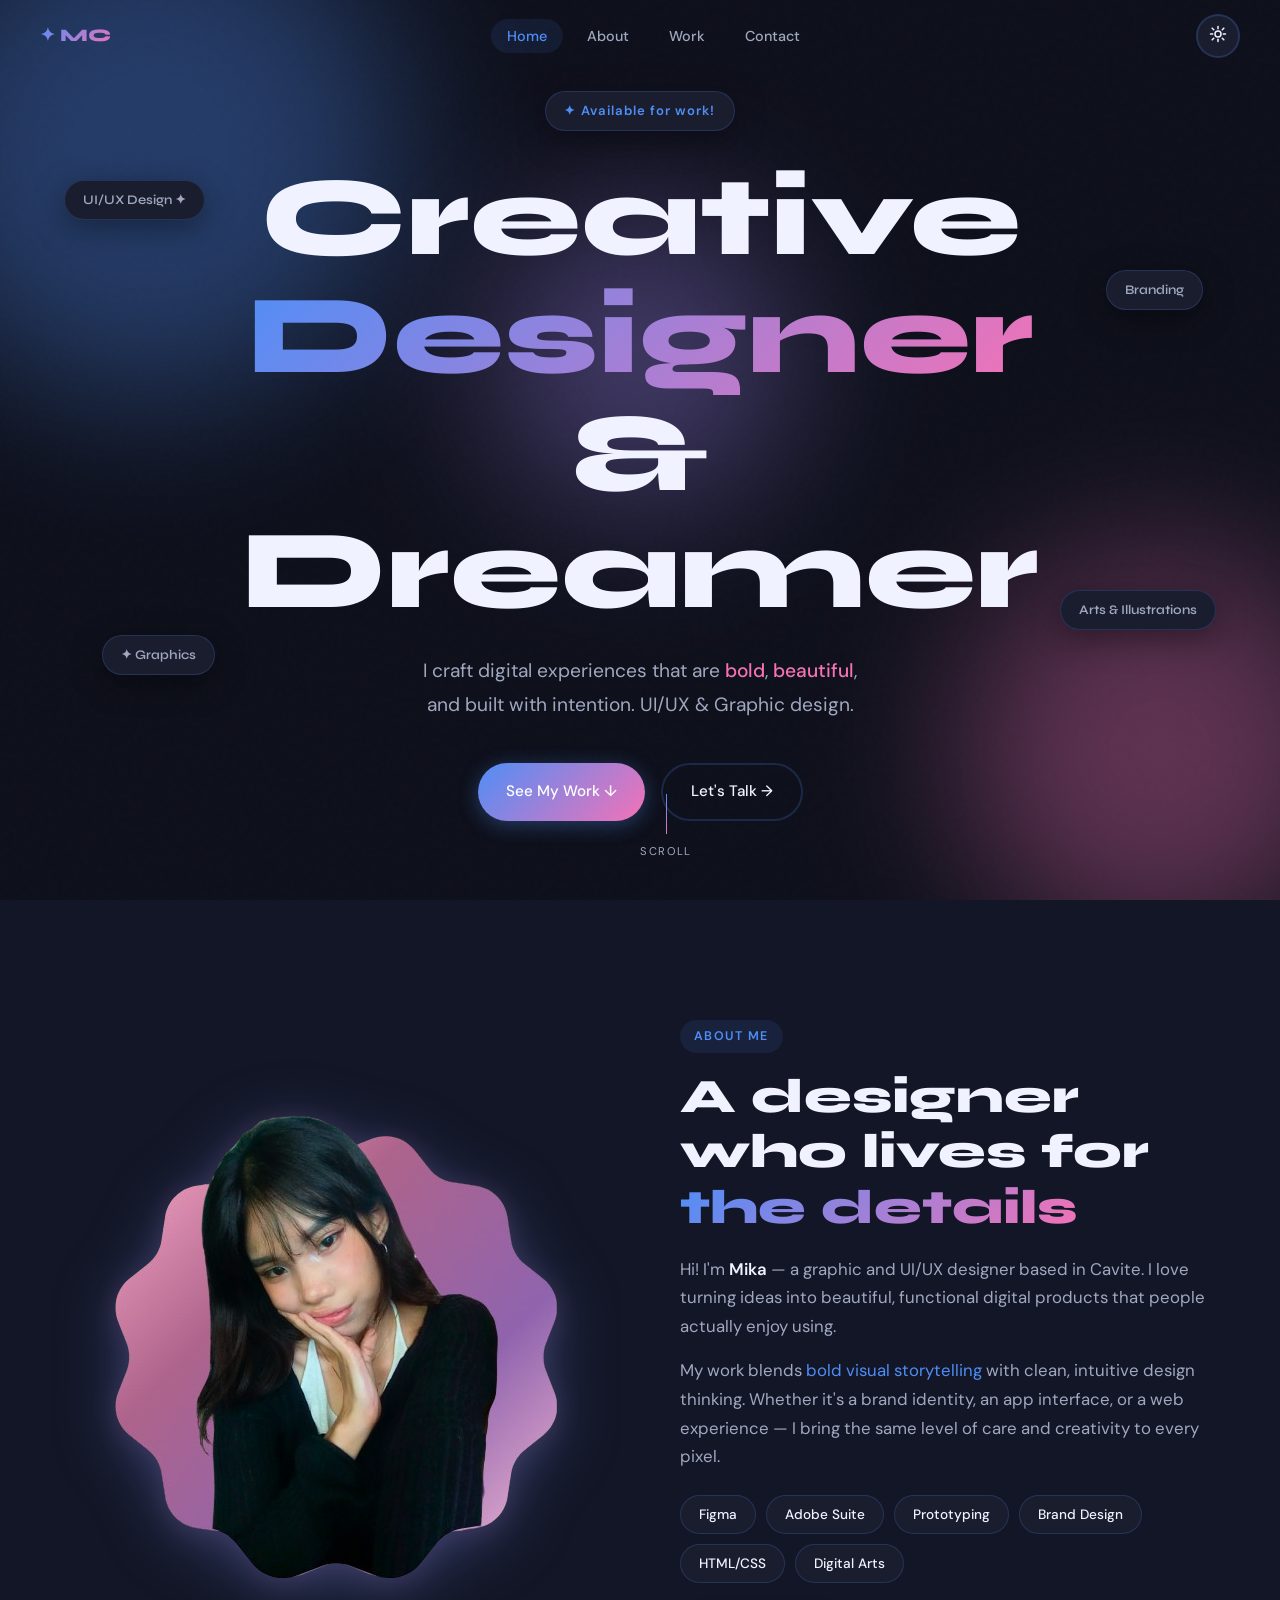
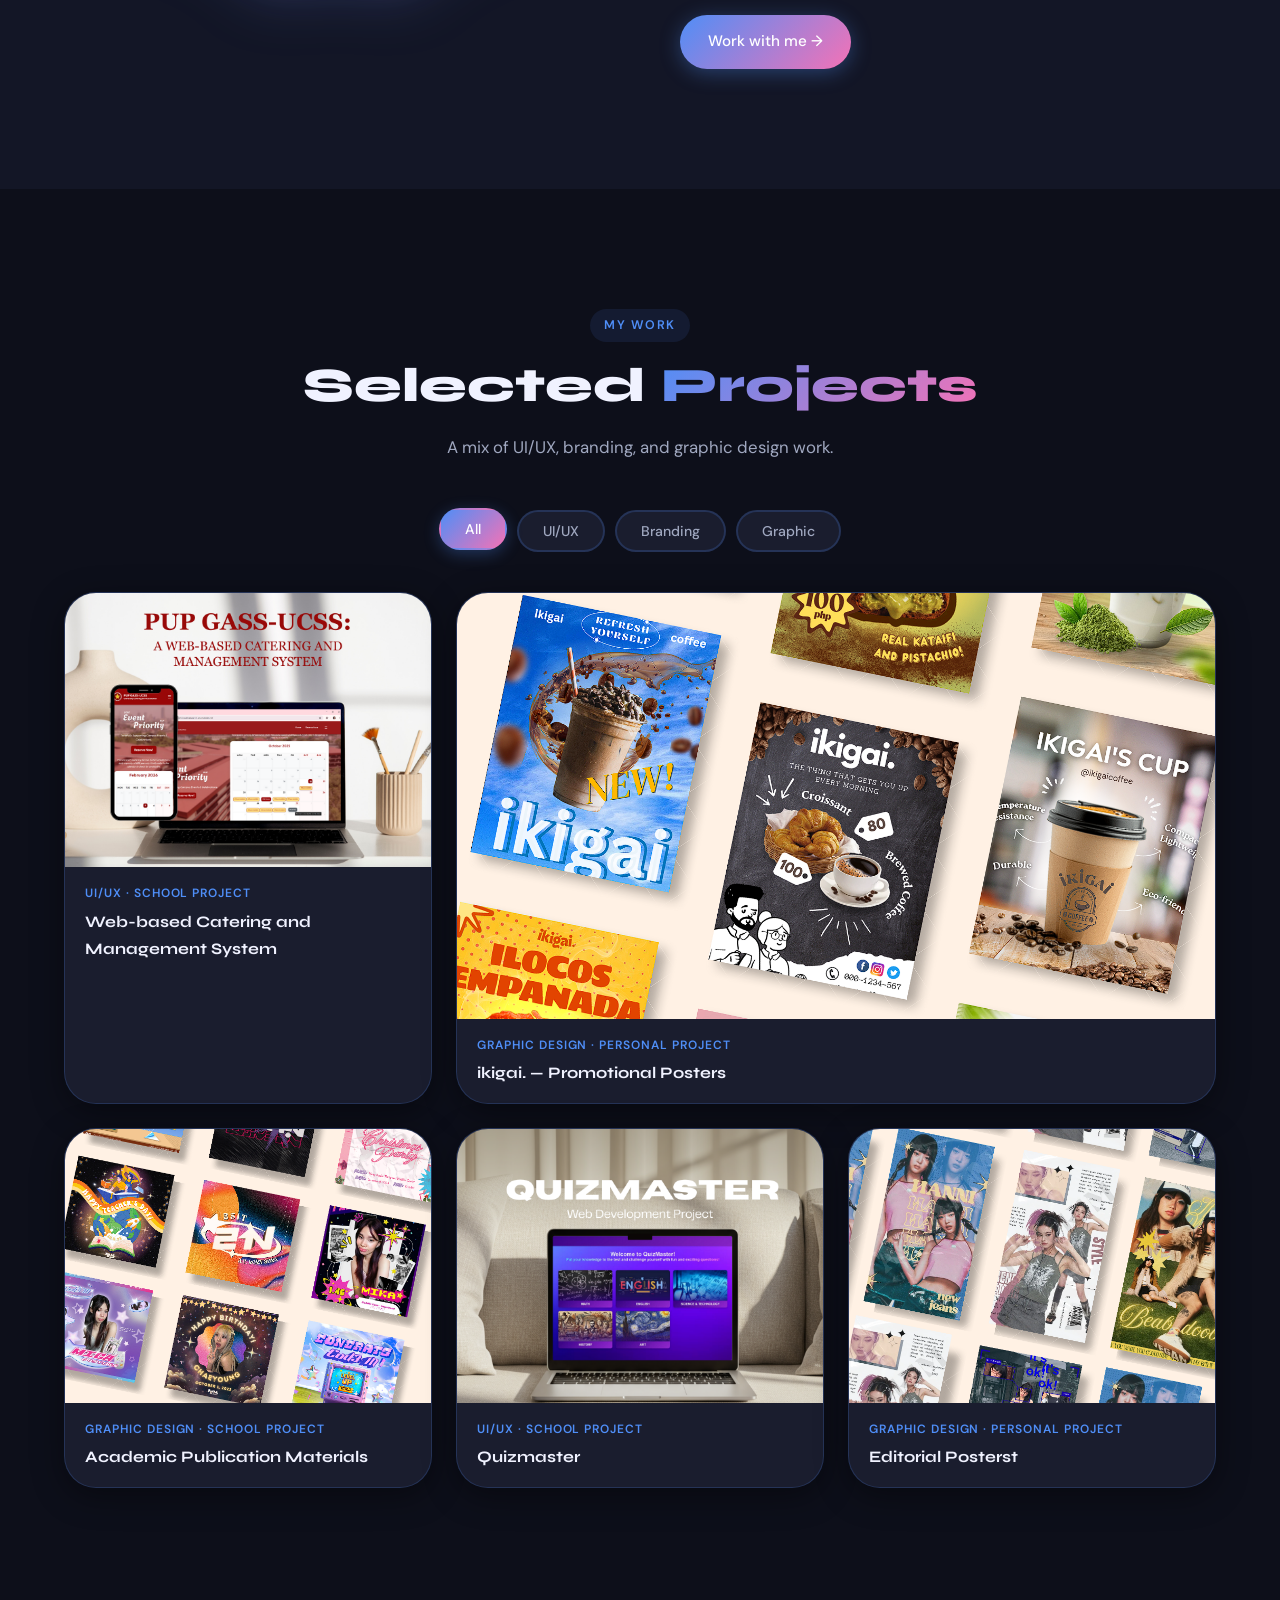
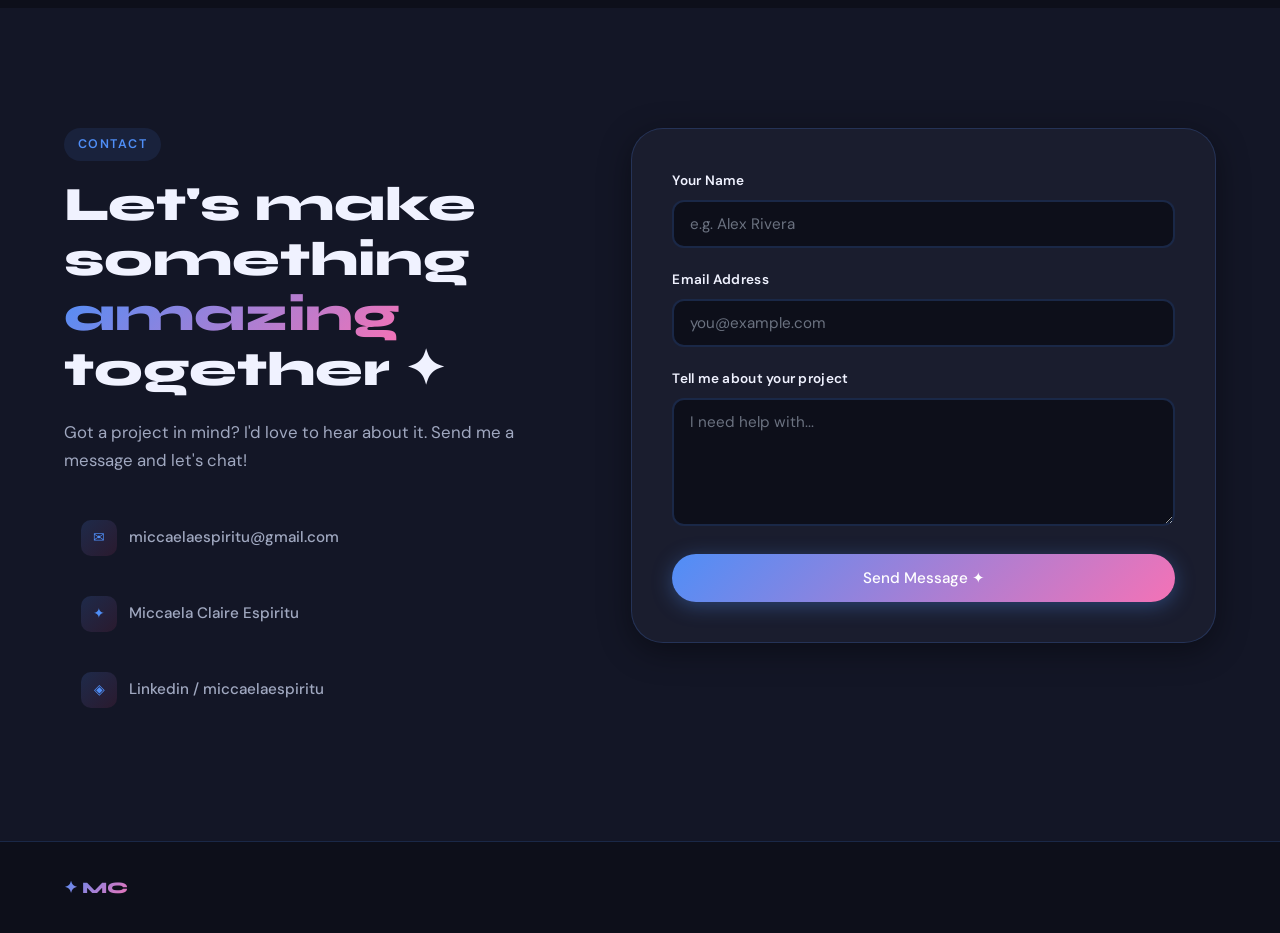
==== index.html @ 19dee9b7 "first commit" ====
<!DOCTYPE html>
<html lang="en" data-theme="light">
<head>
  <meta charset="UTF-8" />
  <meta name="viewport" content="width=device-width, initial-scale=1.0" />
  <title>✦ MC — Designer & Creator</title>
  <link rel="preconnect" href="https://fonts.googleapis.com" />
  <link rel="preconnect" href="https://fonts.gstatic.com" crossorigin />
  <link href="https://fonts.googleapis.com/css2?family=Syne:wght@400;600;700;800&family=DM+Sans:ital,wght@0,300;0,400;0,500;1,300&display=swap" rel="stylesheet" />
  <link rel="stylesheet" href="style.css" />
</head>
<body>

  <!-- ===== LOADER ===== -->
  <div id="loader">
    <div class="loader-inner">
      <div class="loader-logo">✦</div>
      <div class="loader-bar"><div class="loader-fill"></div></div>
      <p class="loader-text">Stars at work...</p>
    </div>
  </div>

  <!-- ===== NAVBAR ===== -->
  <nav class="navbar" id="navbar">
    <a href="#home" class="nav-logo">✦ MC</a>
    <ul class="nav-links" id="navLinks">
      <li><a href="#home" class="nav-link active">Home</a></li>
      <li><a href="#about" class="nav-link">About</a></li>
      <li><a href="#portfolio" class="nav-link">Work</a></li>
      <li><a href="#contact" class="nav-link">Contact</a></li>
    </ul>
    <div class="nav-actions">
      <button class="theme-toggle" id="themeToggle" aria-label="Toggle dark mode">
        <span class="theme-icon">🌙</span>
      </button>
      <button class="hamburger" id="hamburger" aria-label="Open menu">
        <span></span><span></span><span></span>
      </button>
    </div>
  </nav>

  <!-- ===== HERO SECTION ===== -->
  <section class="hero" id="home">
    <div class="hero-bg">
      <div class="blob blob-1"></div>
      <div class="blob blob-2"></div>
      <div class="blob blob-3"></div>
      <div class="noise-overlay"></div>
    </div>
    <div class="hero-content">
      <div class="hero-badge">✦ Available for work!</div>
      <h1 class="hero-title">
        <span class="line">Creative</span>
        <span class="line gradient-text">Designer</span>
        <span class="line">&amp; Dreamer</span>
      </h1>
      <p class="hero-sub">
        I craft digital experiences that are <em>bold</em>, <em>beautiful</em>,<br />
        and built with intention. UI/UX &amp; Graphic design.
      </p>
      <div class="hero-cta">
        <a href="#portfolio" class="btn btn-primary">See My Work ↓</a>
        <a href="#contact" class="btn btn-ghost">Let's Talk →</a>
      </div>  
      <div class="hero-scroll-hint">
        <div class="scroll-line"></div>
        <span>scroll</span>
      </div>
    </div>

    <div class="hero-float-tags">
      <div class="float-tag tag-1">UI/UX Design ✦</div>
      <div class="float-tag tag-2">Branding</div>
      <div class="float-tag tag-3">✦ Graphics</div>
      <div class="float-tag tag-4">Arts & Illustrations</div>
    </div>
  </section>

  <!-- ===== ABOUT SECTION ===== -->
  <section class="about" id="about">
    <div class="container">
      <div class="about-grid">
        <div class="about-image-wrap">
          <div class="about-image-frame">
            <!-- Replace with your own photo -->
            <img
              src="images/me.png"
              alt="Mika — Designer"
              class="about-photo"
              id="aboutPhoto"
            />
            <div class="about-image-deco"></div>
          </div>
        </div>
        <div class="about-text">
          <div class="section-label">About Me</div>
          <h2 class="section-title">A designer who lives for <span class="gradient-text">the details</span></h2>
          <p>
            Hi! I'm <strong>Mika</strong> — a graphic and UI/UX designer based in Cavite. 
            I love turning ideas into beautiful, functional digital products that people actually enjoy using.
          </p>
          <p>
            My work blends <em>bold visual storytelling</em> with clean, intuitive design thinking. 
            Whether it's a brand identity, an app interface, or a web experience — I bring the same 
            level of care and creativity to every pixel.
          </p>
          <div class="skills-wrap">
            <div class="skill-pill">Figma</div>
            <div class="skill-pill">Adobe Suite</div>
            <div class="skill-pill">Prototyping</div>
            <div class="skill-pill">Brand Design</div>
            <div class="skill-pill">HTML/CSS</div>
            <div class="skill-pill">Digital Arts</div>
          </div>
          <a href="#contact" class="btn btn-primary">Work with me →</a>
        </div>
      </div>
    </div>
  </section>

  <!-- ===== PORTFOLIO SECTION ===== -->
  <section class="portfolio" id="portfolio">
    <div class="container">
      <div class="section-header">
        <div class="section-label">My Work</div>
        <h2 class="section-title">Selected <span class="gradient-text">Projects</span></h2>
        <p class="section-sub">A mix of UI/UX, branding, and graphic design work.</p>
      </div>

      <!-- Filter Tabs -->
      <div class="filter-tabs">
        <button class="filter-btn active" data-filter="all">All</button>
        <button class="filter-btn" data-filter="ui">UI/UX</button>
        <button class="filter-btn" data-filter="branding">Branding</button>
        <button class="filter-btn" data-filter="graphic">Graphic</button>
      </div>


      <!-- Portfolio Grid -->
      <div class="portfolio-grid" id="portfolioGrid">
 
        <!-- Project Card 1 -->
        <article class="project-card" data-category="ui">
          <div class="card-image">
            <img src="images\Website Laptop Mockup Instagram Post.png" alt="PUP GASS_UCSS UI" loading="lazy" />
            <div class="card-overlay">
              <div class="card-overlay-content">
                <span class="card-tag">UI/UX</span>
                <h3>Catering and Management System</h3>
                <p>A school project designed for PUP GASS-UCSS to streamline their process.</p>
                <a href="project-detail.html?id=1" class="card-link">View Project →</a>
              </div>
            </div>
          </div>
          <div class="card-info">
            <span class="card-category">UI/UX · School Project</span>
            <h3 class="card-title">Web-based Catering and Management System</h3>
          </div>
        </article>
 
        <!-- Project Card 2 (featured) -->
        <article class="project-card featured" data-category="graphic">
          <div class="card-image">
            <img src="images\posters cover.png" alt="Brand Identity" loading="lazy" />
            <div class="card-overlay">
              <div class="card-overlay-content">
                <span class="card-tag">Graphic Design</span>
                <h3>ikigai. — Promotional Posters</h3>
                <p>A collection of promotional posters created as a personal passion project.</p>
                <a href="project-detail.html?id=2" class="card-link">View Project →</a>
              </div>
            </div>
          </div>
          <div class="card-info">
            <span class="card-category">Graphic Design · Personal Project</span>
            <h3 class="card-title">ikigai. — Promotional Posters</h3>
          </div>
        </article>
 
        <!-- Project Card 3 -->
        <article class="project-card" data-category="graphic">
          <div class="card-image">
            <img src="images\pubmats.png" alt="Poster Design" loading="lazy" />
            <div class="card-overlay">
              <div class="card-overlay-content">
                <span class="card-tag">Graphic</span>
                <h3>Academic Publication Materials</h3>
                <p>Series of bold, expressive posters made for our block section pubmats and branding.</p>
                <a href="project-detail.html?id=3" class="card-link">View Project →</a>
              </div>
            </div>
          </div>
          <div class="card-info">
            <span class="card-category">Graphic Design · School Project</span>
            <h3 class="card-title">Academic Publication Materials</h3>
          </div>
        </article>
 
        <!-- Project Card 4 -->
        <article class="project-card" data-category="ui">
          <div class="card-image">
            <img src= "images/Beige Minimal Website Launch Laptop Mockup Instagram Post.png" alt="Mobile App" loading="lazy" />
            <div class="card-overlay">
              <div class="card-overlay-content">
                <span class="card-tag">UI/UX</span>
                <h3>Quizmaster</h3>
                <p>A web application that includes quizzes from different subjects.</p>
                <a href="project-detail.html?id=4" class="card-link">View Project →</a>
              </div>
            </div>
          </div>
          <div class="card-info">
            <span class="card-category">UI/UX · School Project</span>
            <h3 class="card-title">Quizmaster</h3>
          </div>
        </article>
 
        <!-- Project Card 5 -->
        <article class="project-card" data-category="graphic">
          <div class="card-image">
            <img src="images/Screenshot 2026-03-22 000802.png" alt="Social Media" loading="lazy" />
            <div class="card-overlay">
              <div class="card-overlay-content">
                <span class="card-tag">Graphic</span>
                <h3>Editorial Posters</h3>
                <p>A collection of personal graphic design works inspired by pop culture, featuring edited visuals.</p>
                <a href="project-detail.html?id=5" class="card-link">View Project →</a>
              </div>
            </div>
          </div>
          <div class="card-info">
            <span class="card-category">Graphic Design · Personal Project</span>
            <h3 class="card-title">Editorial Posterst</h3>
          </div>
        </article>
 
        <!-- Project Card 6 -->
        <!-- <article class="project-card" data-category="branding">
          <div class="card-image">
            <img src="https://images.unsplash.com/photo-1524758631624-e2822e304c36?w=600&q=80" alt="Cafe Branding" loading="lazy" />
            <div class="card-overlay">
              <div class="card-overlay-content">
                <span class="card-tag">Branding</span>
                <h3>Café Noire — Rebrand</h3>
                <p>A personal rebrand concept for a local specialty coffee shop.</p>
                <a href="project-detail.html?id=6" class="card-link">View Project →</a>
              </div>
            </div>
          </div>
          <div class="card-info">
            <span class="card-category">Branding · Personal Project</span>
            <h3 class="card-title">Café Noire — Rebrand</h3>
          </div>
        </article> -->
 
      </div>
    </div>
  </section>
  
  <!-- ===== CONTACT SECTION ===== -->
  <section class="contact" id="contact">
    <div class="container">
      <div class="contact-inner">
        <div class="contact-left">
          <div class="section-label">Contact</div>
          <h2 class="section-title">Let's make something <span class="gradient-text">amazing</span> together ✦</h2>
          <p>Got a project in mind? I'd love to hear about it. Send me a message and let's chat!</p>
          <div class="contact-links">
            <a href="mailto:miccaelaespiritu@gmail.com" class="contact-link">
              <span class="contact-link-icon">✉</span>
              miccaelaespiritu@gmail.com
            </a>
            <a href="https://facebook.com/micachuu.4/" class="contact-link" target="_blank">
              <span class="contact-link-icon">✦</span>
              Miccaela Claire Espiritu
            </a>
            <a href="https://www.linkedin.com/in/miccaelaespiritu/" class="contact-link" target="_blank">
              <span class="contact-link-icon">◈</span>
              Linkedin / miccaelaespiritu
            </a>
          </div>
        </div>
        <form class="contact-form" id="contactForm">
          <div class="form-group">
            <label for="name">Your Name</label>
            <input type="text" id="name" name="name" placeholder="e.g. Alex Rivera" required />
          </div>
          <div class="form-group">
            <label for="email">Email Address</label>
            <input type="email" id="email" name="email" placeholder="you@example.com" required />
          </div>
          <div class="form-group">
            <label for="message">Tell me about your project</label>
            <textarea id="message" name="message" rows="5" placeholder="I need help with..." required></textarea>
          </div>
          <button type="submit" class="btn btn-primary full-width">
            Send Message ✦
          </button>
          <div class="form-success" id="formSuccess">
            ✦ Message sent! I'll get back to you soon.
          </div>
        </form>
      </div>
    </div>
  </section>

  <!-- ===== FOOTER ===== -->
  <footer class="footer">
    <div class="container">
      <div class="footer-inner">
        <span class="footer-logo">✦ MC</span>
        <!-- <p>Designed &amp; built with ♡ · 2025</p>
        <div class="footer-socials">
          <a href="#" aria-label="Instagram">FB</a>
          <a href="#" aria-label="Behance">Be</a>
          <a href="#" aria-label="LinkedIn">Li</a>
        </div> -->
      </div>
    </div>
  </footer>

  <script src="script.js"></script>
</body>
</html>
---- style.css ----
/* ============================================
   PORTFOLIO CSS — Gen Z Blue & Pink Aesthetic
   ============================================ */

/* ---- CSS VARIABLES (edit these to retheme!) ---- */
:root {
  --blue: #4f8ef7;
  --blue-dark: #2563eb;
  --pink: #f472b6;
  --pink-light: #fbcfe8;
  --gradient: linear-gradient(135deg, var(--blue) 0%, var(--pink) 100%);
  --gradient-soft: linear-gradient(135deg, #dbeafe 0%, #fce7f3 100%);

  --bg: #fafafa;
  --bg-alt: #f1f5ff;
  --surface: #ffffff;
  --surface-2: #f5f3ff;
  --border: rgba(79, 142, 247, 0.15);

  --text: #1a1a2e;
  --text-muted: #6b7280;
  --text-light: #9ca3af;

  --radius: 20px;
  --radius-sm: 12px;
  --radius-xl: 32px;
  --shadow: 0 8px 32px rgba(79, 142, 247, 0.12);
  --shadow-hover: 0 16px 48px rgba(79, 142, 247, 0.22);

  --font-display: 'Syne', sans-serif;
  --font-body: 'DM Sans', sans-serif;
  --nav-height: 72px;

  --transition: all 0.35s cubic-bezier(0.4, 0, 0.2, 1);
}

/* ---- DARK MODE ---- */
[data-theme="dark"] {
  --bg: #0d0f1a;
  --bg-alt: #131626;
  --surface: #1a1d2e;
  --surface-2: #1e2235;
  --border: rgba(79, 142, 247, 0.2);
  --text: #f0f2ff;
  --text-muted: #a0a8c0;
  --text-light: #6b7280;
  --shadow: 0 8px 32px rgba(0, 0, 0, 0.4);
  --shadow-hover: 0 16px 48px rgba(79, 142, 247, 0.25);
  --gradient-soft: linear-gradient(135deg, #1e2a4a 0%, #2a1a2e 100%);
}

/* ---- RESET & BASE ---- */
*, *::before, *::after { box-sizing: border-box; margin: 0; padding: 0; }

html {
  scroll-behavior: smooth;
  scroll-padding-top: var(--nav-height);
}

body {
  font-family: var(--font-body);
  background: var(--bg);
  color: var(--text);
  line-height: 1.7;
  overflow-x: hidden;
  transition: background 0.4s ease, color 0.4s ease;
}

img { max-width: 100%; display: block; }
a { text-decoration: none; color: inherit; }
ul { list-style: none; }

/* ---- UTILITY ---- */
.container {
  max-width: 1200px;
  margin: 0 auto;
  padding: 0 24px;
}

.gradient-text {
  background: var(--gradient);
  -webkit-background-clip: text;
  -webkit-text-fill-color: transparent;
  background-clip: text;
}

.section-label {
  display: inline-block;
  font-size: 0.78rem;
  font-weight: 600;
  letter-spacing: 0.12em;
  text-transform: uppercase;
  color: var(--blue);
  background: rgba(79, 142, 247, 0.1);
  padding: 6px 14px;
  border-radius: 100px;
  margin-bottom: 16px;
}

.section-title {
  font-family: var(--font-display);
  font-size: clamp(2rem, 4vw, 3rem);
  font-weight: 800;
  line-height: 1.15;
  margin-bottom: 20px;
}

/* ---- BUTTONS ---- */
.btn {
  display: inline-flex;
  align-items: center;
  gap: 8px;
  font-family: var(--font-body);
  font-size: 0.95rem;
  font-weight: 500;
  padding: 14px 28px;
  border-radius: 100px;
  border: none;
  cursor: pointer;
  transition: var(--transition);
  text-decoration: none;
}

.btn-primary {
  background: var(--gradient);
  color: #fff;
  box-shadow: 0 4px 20px rgba(79, 142, 247, 0.35);
}
.btn-primary:hover {
  transform: translateY(-3px) scale(1.02);
  box-shadow: 0 8px 32px rgba(79, 142, 247, 0.45);
}

.btn-ghost {
  background: transparent;
  color: var(--text);
  border: 2px solid var(--border);
}
.btn-ghost:hover {
  border-color: var(--blue);
  color: var(--blue);
  transform: translateY(-3px);
}

.full-width { width: 100%; justify-content: center; }

/* =======================================
   LOADER
======================================= */
#loader {
  position: fixed;
  inset: 0;
  background: var(--bg);
  z-index: 9999;
  display: flex;
  align-items: center;
  justify-content: center;
  transition: opacity 0.5s ease, visibility 0.5s ease;
}
#loader.hidden { opacity: 0; visibility: hidden; pointer-events: none; }

.loader-inner { text-align: center; }

.loader-logo {
  font-size: 3rem;
  background: var(--gradient);
  -webkit-background-clip: text;
  -webkit-text-fill-color: transparent;
  background-clip: text;
  animation: spin 2s linear infinite;
  display: block;
  margin-bottom: 20px;
}

@keyframes spin {
  from { transform: rotate(0deg); }
  to { transform: rotate(360deg); }
}

.loader-bar {
  width: 200px;
  height: 4px;
  background: var(--border);
  border-radius: 100px;
  overflow: hidden;
  margin: 0 auto 14px;
}
.loader-fill {
  height: 100%;
  background: var(--gradient);
  border-radius: 100px;
  animation: load 1.8s ease forwards;
}
@keyframes load { from { width: 0; } to { width: 100%; } }

.loader-text {
  font-size: 0.85rem;
  color: var(--text-muted);
  font-family: var(--font-display);
  letter-spacing: 0.05em;
}

/* =======================================
   CUSTOM CURSOR (desktop only)
======================================= */
.cursor, .cursor-trail {
  position: fixed;
  pointer-events: none;
  z-index: 9998;
  border-radius: 50%;
  mix-blend-mode: difference;
  transition: transform 0.1s ease;
}
.cursor {
  width: 10px; height: 10px;
  background: var(--blue);
  transform: translate(-50%, -50%);
}
.cursor-trail {
  width: 32px; height: 32px;
  border: 2px solid var(--pink);
  transform: translate(-50%, -50%);
  transition: left 0.15s ease, top 0.15s ease;
}

@media (max-width: 768px) {
  .cursor, .cursor-trail { display: none; }
}

/* =======================================
   NAVBAR
======================================= */
.navbar {
  position: fixed;
  top: 0; left: 0; right: 0;
  height: var(--nav-height);
  display: flex;
  align-items: center;
  justify-content: space-between;
  padding: 0 40px;
  z-index: 1000;
  transition: var(--transition);
}

.navbar.scrolled {
  background: rgba(250, 250, 250, 0.85);
  backdrop-filter: blur(20px);
  -webkit-backdrop-filter: blur(20px);
  box-shadow: 0 1px 24px rgba(79, 142, 247, 0.08);
}

[data-theme="dark"] .navbar.scrolled {
  background: rgba(13, 15, 26, 0.85);
}

.nav-logo {
  font-family: var(--font-display);
  font-weight: 800;
  font-size: 1.1rem;
  background: var(--gradient);
  -webkit-background-clip: text;
  -webkit-text-fill-color: transparent;
  background-clip: text;
}

.nav-links {
  display: flex;
  gap: 8px;
}

.nav-link {
  font-size: 0.9rem;
  font-weight: 500;
  color: var(--text-muted);
  padding: 8px 16px;
  border-radius: 100px;
  transition: var(--transition);
}
.nav-link:hover, .nav-link.active {
  color: var(--blue);
  background: rgba(79, 142, 247, 0.1);
}

.nav-actions { display: flex; align-items: center; gap: 12px; }

.theme-toggle {
  background: var(--surface);
  border: 2px solid var(--border);
  border-radius: 100px;
  width: 44px; height: 44px;
  cursor: pointer;
  font-size: 1rem;
  color: var(--text);
  display: flex; align-items: center; justify-content: center;
  transition: var(--transition);
}
.theme-toggle:hover { border-color: var(--blue); transform: scale(1.1); }

.hamburger {
  display: none;
  flex-direction: column;
  gap: 5px;
  background: none; border: none; cursor: pointer;
  padding: 8px;
}
.hamburger span {
  width: 24px; height: 2px;
  background: var(--text);
  border-radius: 2px;
  transition: var(--transition);
  display: block;
}
.hamburger.open span:nth-child(1) { transform: rotate(45deg) translate(5px, 5px); }
.hamburger.open span:nth-child(2) { opacity: 0; }
.hamburger.open span:nth-child(3) { transform: rotate(-45deg) translate(5px, -5px); }

/* Mobile nav */
@media (max-width: 768px) {
  .navbar { padding: 0 20px; }
  .hamburger { display: flex; }
  .nav-links {
    position: fixed;
    top: var(--nav-height); left: 0; right: 0;
    background: var(--surface);
    flex-direction: column;
    align-items: center;
    padding: 24px;
    gap: 8px;
    box-shadow: var(--shadow);
    transform: translateY(-120%);
    transition: transform 0.4s cubic-bezier(0.4, 0, 0.2, 1);
    border-bottom: 1px solid var(--border);
  }
  .nav-links.open { transform: translateY(0); }
  .nav-link { width: 100%; text-align: center; padding: 12px; }
}

/* =======================================
   HERO
======================================= */
.hero {
  min-height: 100vh;
  display: flex;
  align-items: center;
  justify-content: center;
  position: relative;
  overflow: hidden;
  padding: var(--nav-height) 24px 60px;
}

/* Animated blob background */
.hero-bg { position: absolute; inset: 0; z-index: 0; }

.blob {
  position: absolute;
  border-radius: 50%;
  filter: blur(80px);
  opacity: 0.35;
  animation: float 8s ease-in-out infinite;
}
.blob-1 {
  width: 500px; height: 500px;
  background: var(--blue);
  top: -100px; left: -100px;
  animation-duration: 9s;
}
.blob-2 {
  width: 400px; height: 400px;
  background: var(--pink);
  bottom: -50px; right: -80px;
  animation-duration: 11s;
  animation-delay: -3s;
}
.blob-3 {
  width: 300px; height: 300px;
  background: #a78bfa;
  top: 40%; left: 50%;
  transform: translate(-50%, -50%);
  animation-duration: 7s;
  animation-delay: -5s;
}

@keyframes float {
  0%, 100% { transform: translate(0, 0) scale(1); }
  33% { transform: translate(30px, -30px) scale(1.05); }
  66% { transform: translate(-20px, 20px) scale(0.95); }
}

.noise-overlay {
  position: absolute; inset: 0;
  background-image: url("data:image/svg+xml,%3Csvg viewBox='0 0 200 200' xmlns='http://www.w3.org/2000/svg'%3E%3Cfilter id='n'%3E%3CfeTurbulence type='fractalNoise' baseFrequency='0.9' numOctaves='4'/%3E%3C/filter%3E%3Crect width='100%25' height='100%25' filter='url(%23n)' opacity='0.03'/%3E%3C/svg%3E");
  opacity: 0.5;
}

.hero-content {
  position: relative; z-index: 1;
  text-align: center;
  max-width: 800px;
}

.hero-badge {
  display: inline-flex;
  align-items: center;
  gap: 8px;
  font-size: 0.82rem;
  font-weight: 600;
  letter-spacing: 0.08em;
  color: var(--blue);
  background: var(--surface);
  border: 1px solid var(--border);
  padding: 8px 18px;
  border-radius: 100px;
  margin-bottom: 28px;
  box-shadow: var(--shadow);
  animation: fadeUp 0.8s ease 0.2s both;
}

.hero-title {
  font-family: var(--font-display);
  font-size: clamp(3.5rem, 9vw, 7rem);
  font-weight: 800;
  line-height: 1.05;
  margin-bottom: 24px;
}

.hero-title .line {
  display: block;
  animation: fadeUp 0.8s ease both;
}
.hero-title .line:nth-child(1) { animation-delay: 0.3s; }
.hero-title .line:nth-child(2) { animation-delay: 0.45s; }
.hero-title .line:nth-child(3) { animation-delay: 0.6s; }

.hero-sub {
  font-size: clamp(1rem, 2vw, 1.2rem);
  color: var(--text-muted);
  margin-bottom: 40px;
  line-height: 1.8;
  animation: fadeUp 0.8s ease 0.75s both;
}
.hero-sub em { font-style: normal; color: var(--pink); font-weight: 500; }

.hero-cta {
  display: flex;
  gap: 16px;
  justify-content: center;
  flex-wrap: wrap;
  animation: fadeUp 0.8s ease 0.9s both;
}

.hero-scroll-hint {
  position: absolute;
  bottom: -40px;
  left: 50%;
  transform: translateX(-50%);
  display: flex;
  flex-direction: column;
  align-items: center;
  gap: 8px;
  font-size: 0.7rem;
  letter-spacing: 0.15em;
  text-transform: uppercase;
  color: var(--text-muted);
  animation: fadeUp 0.8s ease 1.2s both;
}

.scroll-line {
  width: 1px; height: 40px;
  background: var(--gradient);
  animation: scrollPulse 2s ease infinite;
}
@keyframes scrollPulse {
  0%, 100% { transform: scaleY(1); opacity: 1; }
  50% { transform: scaleY(0.5); opacity: 0.4; }
}

/* Floating tags */
.hero-float-tags { position: absolute; inset: 0; z-index: 0; pointer-events: none; }
.float-tag {
  position: absolute;
  background: var(--surface);
  border: 1px solid var(--border);
  border-radius: 100px;
  padding: 8px 18px;
  font-size: 0.82rem;
  font-weight: 600;
  font-family: var(--font-display);
  color: var(--text-muted);
  box-shadow: var(--shadow);
  animation: floatTag 6s ease-in-out infinite;
}
.tag-1 { top: 20%; left: 5%; animation-delay: 0s; }
.tag-2 { top: 30%; right: 6%; animation-delay: -2s; }
.tag-3 { bottom: 25%; left: 8%; animation-delay: -4s; }
.tag-4 { bottom: 30%; right: 5%; animation-delay: -1s; }

@keyframes floatTag {
  0%, 100% { transform: translateY(0px); }
  50% { transform: translateY(-12px); }
}

@media (max-width: 768px) {
  .float-tag { display: none; }
  .hero-scroll-hint { display: none; }
}

/* =======================================
   ABOUT
======================================= */
.about {
  padding: 120px 0;
  background: var(--bg-alt);
}

.about-grid {
  display: grid;
  grid-template-columns: 1fr 1fr;
  gap: 80px;
  align-items: center;
}

.about-image-wrap {
  position: relative;
  display: flex;
  flex-direction: column;
  align-items: center;
}

/* Frame is transparent — no box, no clip, no radius crop */
.about-image-frame {
  position: relative;
  display: inline-block;
}

/* PNG at natural size; drop-shadow traces the actual shape */
.about-photo {
  width: 100%;
  height: auto;
  display: block;
  object-fit: unset;
  /* drop-shadow follows the PNG alpha mask, not the box */
  filter:
    drop-shadow(0 12px 32px rgba(79, 142, 247, 0.28))
    drop-shadow(0  4px 12px rgba(244, 114, 182, 0.18));
  transition: filter 0.4s ease, transform 0.4s ease;
}
.about-image-frame:hover .about-photo {
  transform: translateY(-6px);
  filter:
    drop-shadow(0 20px 48px rgba(79, 142, 247, 0.38))
    drop-shadow(0  8px 20px rgba(244, 114, 182, 0.25));
}

/* Deco is removed — not needed without a box frame */
.about-image-deco { display: none; }

.about-stats {
  display: flex;
  gap: 12px;
  margin-top: 20px;
}

.stat-card {
  flex: 1;
  background: var(--surface);
  border-radius: var(--radius);
  padding: 16px;
  text-align: center;
  box-shadow: var(--shadow);
  border: 1px solid var(--border);
  transition: var(--transition);
}
.stat-card:hover { transform: translateY(-4px); box-shadow: var(--shadow-hover); }

.stat-num {
  display: block;
  font-family: var(--font-display);
  font-size: 1.6rem;
  font-weight: 800;
  background: var(--gradient);
  -webkit-background-clip: text;
  -webkit-text-fill-color: transparent;
  background-clip: text;
}
.stat-label { font-size: 0.75rem; color: var(--text-muted); }

.about-text p {
  color: var(--text-muted);
  margin-bottom: 16px;
  font-size: 1.05rem;
}
.about-text strong { color: var(--text); font-weight: 600; }
.about-text em { font-style: normal; color: var(--blue); }

/* Journey / education timeline */
.about-journey {
  display: flex;
  flex-direction: column;
  gap: 14px;
  margin: 24px 0 28px;
  padding-left: 4px;
}
.journey-item {
  display: flex;
  align-items: flex-start;
  gap: 14px;
}
.journey-dot {
  width: 10px; height: 10px;
  border-radius: 50%;
  background: var(--gradient);
  flex-shrink: 0;
  margin-top: 5px;
  box-shadow: 0 0 0 3px rgba(79,142,247,0.15);
}
.journey-info {
  font-size: 0.92rem;
  color: var(--text-muted);
  line-height: 1.5;
}
.journey-year {
  display: inline-block;
  font-size: 0.72rem;
  font-weight: 700;
  letter-spacing: 0.08em;
  text-transform: uppercase;
  color: var(--pink);
  margin-bottom: 2px;
  margin-right: 8px;
}
.journey-info strong { color: var(--text); font-weight: 600; }

.about-cta-row {
  display: flex;
  gap: 14px;
  flex-wrap: wrap;
  margin-top: 32px;
}

.skills-wrap {
  display: flex;
  flex-wrap: wrap;
  gap: 10px;
  margin: 24px 0 32px;
}

.skill-pill {
  background: var(--surface);
  border: 1.5px solid var(--border);
  border-radius: 100px;
  padding: 7px 18px;
  font-size: 0.85rem;
  font-weight: 500;
  color: var(--text);
  transition: var(--transition);
  cursor: default;
}
.skill-pill:hover {
  border-color: var(--blue);
  color: var(--blue);
  background: rgba(79, 142, 247, 0.08);
  transform: translateY(-2px);
}

/* about responsive handled in main responsive block below */

/* =======================================
   PORTFOLIO
======================================= */
.portfolio {
  padding: 120px 0;
}

.section-header {
  text-align: center;
  margin-bottom: 48px;
}
.section-sub {
  color: var(--text-muted);
  font-size: 1.05rem;
  max-width: 480px;
  margin: 0 auto;
}

/* Filter tabs */
.filter-tabs {
  display: flex;
  justify-content: center;
  gap: 10px;
  flex-wrap: wrap;
  margin-bottom: 40px;
}

.filter-btn {
  background: var(--surface);
  border: 2px solid var(--border);
  border-radius: 100px;
  padding: 10px 24px;
  font-family: var(--font-body);
  font-size: 0.88rem;
  font-weight: 500;
  color: var(--text-muted);
  cursor: pointer;
  transition: var(--transition);
}
.filter-btn:hover, .filter-btn.active {
  background: var(--gradient);
  border-color: transparent;
  color: #fff;
  transform: translateY(-2px);
  box-shadow: 0 4px 16px rgba(79, 142, 247, 0.3);
}

/* Portfolio grid */
.portfolio-grid {
  display: grid;
  grid-template-columns: repeat(3, 1fr);
  gap: 24px;
}

/* Featured card spans 2 columns */
.project-card.featured {
  grid-column: span 2;
}

.project-card {
  border-radius: var(--radius-xl);
  overflow: hidden;
  background: var(--surface);
  box-shadow: var(--shadow);
  transition: var(--transition);
  border: 1px solid var(--border);
}
.project-card:hover {
  transform: translateY(-8px);
  box-shadow: var(--shadow-hover);
}

/* Hide filtered items */
.project-card.hidden {
  display: none;
}

.card-image {
  position: relative;
  overflow: hidden;
  aspect-ratio: 4/3;
}
.project-card.featured .card-image { aspect-ratio: 16/9; }

.card-image img {
  width: 100%; height: 100%;
  object-fit: cover;
  transition: transform 0.6s ease;
}
.project-card:hover .card-image img { transform: scale(1.06); }

.card-overlay {
  position: absolute;
  inset: 0;
  background: linear-gradient(135deg, rgba(79, 142, 247, 0.92) 0%, rgba(244, 114, 182, 0.92) 100%);
  opacity: 0;
  display: flex;
  align-items: flex-end;
  padding: 24px;
  transition: opacity 0.4s ease;
}
.project-card:hover .card-overlay { opacity: 1; }

.card-overlay-content { color: #fff; }

.card-tag {
  font-size: 0.72rem;
  font-weight: 600;
  letter-spacing: 0.1em;
  text-transform: uppercase;
  background: rgba(255,255,255,0.2);
  padding: 4px 10px;
  border-radius: 100px;
  display: inline-block;
  margin-bottom: 10px;
}

.card-overlay-content h3 {
  font-family: var(--font-display);
  font-size: 1.2rem;
  font-weight: 700;
  margin-bottom: 6px;
}

.card-overlay-content p {
  font-size: 0.85rem;
  opacity: 0.9;
  margin-bottom: 16px;
  line-height: 1.5;
}

.card-link {
  display: inline-block;
  background: rgba(255,255,255,0.25);
  color: #fff;
  padding: 8px 18px;
  border-radius: 100px;
  font-size: 0.85rem;
  font-weight: 600;
  transition: background 0.25s ease;
}
.card-link:hover { background: rgba(255,255,255,0.4); }

.card-info {
  padding: 16px 20px;
}
.card-category {
  font-size: 0.75rem;
  text-transform: uppercase;
  letter-spacing: 0.08em;
  color: var(--blue);
  font-weight: 600;
  display: block;
  margin-bottom: 4px;
}
.card-title {
  font-family: var(--font-display);
  font-size: 1rem;
  font-weight: 700;
  color: var(--text);
}

/* portfolio responsive handled in main responsive block below */

/* =======================================
   CONTACT
======================================= */
.contact {
  padding: 120px 0;
  background: var(--bg-alt);
}

.contact-inner {
  display: grid;
  grid-template-columns: 1fr 1.2fr;
  gap: 80px;
  align-items: start;
}

.contact-left p {
  color: var(--text-muted);
  font-size: 1.05rem;
  margin-bottom: 32px;
}

.contact-links { display: flex; flex-direction: column; gap: 14px; }

.contact-link {
  display: flex;
  align-items: center;
  gap: 12px;
  font-size: 0.95rem;
  font-weight: 500;
  color: var(--text-muted);
  transition: var(--transition);
  padding: 12px 16px;
  border-radius: var(--radius-sm);
  border: 1px solid transparent;
}
.contact-link:hover {
  color: var(--blue);
  background: rgba(79, 142, 247, 0.06);
  border-color: var(--border);
  transform: translateX(6px);
}

.contact-link-icon {
  width: 36px; height: 36px;
  background: var(--gradient-soft);
  border-radius: 10px;
  display: flex; align-items: center; justify-content: center;
  font-size: 0.9rem;
  color: var(--blue);
  flex-shrink: 0;
}

/* Contact form */
.contact-form {
  background: var(--surface);
  border-radius: var(--radius-xl);
  padding: 40px;
  box-shadow: var(--shadow);
  border: 1px solid var(--border);
}

.form-group { margin-bottom: 20px; }

.form-group label {
  display: block;
  font-size: 0.85rem;
  font-weight: 600;
  color: var(--text);
  margin-bottom: 8px;
  letter-spacing: 0.02em;
}

.form-group input,
.form-group textarea {
  width: 100%;
  background: var(--bg);
  border: 2px solid var(--border);
  border-radius: var(--radius-sm);
  padding: 12px 16px;
  font-family: var(--font-body);
  font-size: 0.95rem;
  color: var(--text);
  transition: var(--transition);
  outline: none;
  resize: vertical;
}

.form-group input::placeholder,
.form-group textarea::placeholder {
  color: var(--text-light);
}

.form-group input:focus,
.form-group textarea:focus {
  border-color: var(--blue);
  box-shadow: 0 0 0 4px rgba(79, 142, 247, 0.12);
}

.form-success {
  display: none;
  text-align: center;
  padding: 16px;
  margin-top: 16px;
  background: linear-gradient(135deg, rgba(79, 142, 247, 0.1), rgba(244, 114, 182, 0.1));
  border: 1px solid var(--border);
  border-radius: var(--radius-sm);
  font-weight: 500;
  color: var(--blue);
}
.form-success.show { display: block; animation: fadeUp 0.5s ease; }

/* contact responsive handled in main responsive block below */

/* =======================================
   FOOTER
======================================= */
.footer {
  padding: 32px 0;
  border-top: 1px solid var(--border);
}

.footer-inner {
  display: flex;
  align-items: center;
  justify-content: space-between;
  flex-wrap: wrap;
  gap: 16px;
}

.footer-logo {
  font-family: var(--font-display);
  font-weight: 800;
  background: var(--gradient);
  -webkit-background-clip: text;
  -webkit-text-fill-color: transparent;
  background-clip: text;
}

.footer p {
  font-size: 0.85rem;
  color: var(--text-muted);
}

.footer-socials { display: flex; gap: 12px; }
.footer-socials a {
  width: 38px; height: 38px;
  background: var(--surface);
  border: 1px solid var(--border);
  border-radius: 10px;
  display: flex; align-items: center; justify-content: center;
  font-size: 0.75rem;
  font-weight: 700;
  color: var(--text-muted);
  transition: var(--transition);
}
.footer-socials a:hover {
  border-color: var(--blue);
  color: var(--blue);
  transform: translateY(-3px);
}

/* =======================================
   SCROLL ANIMATIONS
======================================= */
.reveal {
  opacity: 0;
  transform: translateY(30px);
  transition: opacity 0.7s ease, transform 0.7s ease;
}
.reveal.visible {
  opacity: 1;
  transform: translateY(0);
}

/* Stagger children */
.reveal-stagger > * {
  opacity: 0;
  transform: translateY(24px);
  transition: opacity 0.6s ease, transform 0.6s ease;
}
.reveal-stagger.visible > *:nth-child(1) { opacity: 1; transform: none; transition-delay: 0s; }
.reveal-stagger.visible > *:nth-child(2) { opacity: 1; transform: none; transition-delay: 0.1s; }
.reveal-stagger.visible > *:nth-child(3) { opacity: 1; transform: none; transition-delay: 0.2s; }
.reveal-stagger.visible > *:nth-child(4) { opacity: 1; transform: none; transition-delay: 0.3s; }
.reveal-stagger.visible > *:nth-child(5) { opacity: 1; transform: none; transition-delay: 0.4s; }
.reveal-stagger.visible > *:nth-child(6) { opacity: 1; transform: none; transition-delay: 0.5s; }

/* Entrance animation keyframe */
@keyframes fadeUp {
  from { opacity: 0; transform: translateY(24px); }
  to { opacity: 1; transform: translateY(0); }
}

/* =======================================
   RESPONSIVE — Consolidated All Screens
======================================= */

/* ---- Tablets & small laptops (≤1024px) ---- */
@media (max-width: 1024px) {
  .portfolio-grid { grid-template-columns: repeat(2, 1fr); }
  .project-card.featured { grid-column: span 2; }
  .about-grid { gap: 48px; }
  .hero-title { font-size: clamp(3rem, 8vw, 5.5rem); }
  .contact-inner { gap: 48px; }
}

/* ---- Tablets (≤900px) ---- */
@media (max-width: 900px) {
  .about-grid { grid-template-columns: 1fr; gap: 40px; }
  .about-image-wrap { max-width: 420px; margin: 0 auto; width: 100%; }
  .contact-inner { grid-template-columns: 1fr; gap: 40px; }
  .portfolio-grid { grid-template-columns: repeat(2, 1fr); }
  .project-card.featured { grid-column: span 2; }
  .navbar { padding: 0 20px; }
}

/* ---- Large phones (≤768px) ---- */
@media (max-width: 768px) {
  .about, .portfolio, .contact { padding: 72px 0; }
  .container { padding: 0 18px; }

  .hero { padding: var(--nav-height) 18px 72px; }
  .hero-title { font-size: clamp(2.6rem, 11vw, 4rem); }
  .hero-sub { font-size: 0.95rem; }
  .hero-cta { gap: 12px; }
  .hero-cta .btn { padding: 12px 22px; font-size: 0.9rem; }
  .float-tag { display: none; }
  .hero-scroll-hint { display: none; }

  .section-title { font-size: clamp(1.6rem, 6vw, 2.4rem); }

  .about-stats { flex-wrap: wrap; }
  .stat-card { min-width: 80px; }
  .about-cta-row { flex-direction: column; }
  .about-cta-row .btn { width: 100%; justify-content: center; }

  .portfolio-grid { grid-template-columns: repeat(2, 1fr); gap: 16px; }
  .project-card.featured { grid-column: span 2; }

  .contact-form { padding: 28px 20px; }

  .footer-inner { flex-direction: column; text-align: center; gap: 12px; }
  .footer-socials { justify-content: center; }

  .hamburger { display: flex; }
  .nav-links {
    position: fixed;
    top: var(--nav-height); left: 0; right: 0;
    background: var(--surface);
    flex-direction: column;
    align-items: center;
    padding: 24px;
    gap: 8px;
    box-shadow: var(--shadow);
    transform: translateY(-120%);
    transition: transform 0.4s cubic-bezier(0.4, 0, 0.2, 1);
    border-bottom: 1px solid var(--border);
    z-index: 999;
  }
  .nav-links.open { transform: translateY(0); }
  .nav-link { width: 100%; text-align: center; padding: 12px; }
}

/* ---- Small phones (≤480px) ---- */
@media (max-width: 480px) {
  .hero-title { font-size: clamp(2rem, 12vw, 2.8rem); line-height: 1.1; }
  .hero-badge { font-size: 0.72rem; padding: 6px 12px; }

  .portfolio-grid { grid-template-columns: 1fr; }
  .project-card.featured { grid-column: span 1; }

  .filter-tabs { gap: 8px; }
  .filter-btn { padding: 8px 14px; font-size: 0.8rem; }

  .about-stats { gap: 8px; }
  .stat-num { font-size: 1.3rem; }
  .skill-pill { font-size: 0.8rem; padding: 6px 14px; }
  .btn { padding: 12px 20px; font-size: 0.88rem; }

  .contact-form { padding: 20px 14px; }
  .form-group input, .form-group textarea { padding: 10px 12px; font-size: 0.9rem; }

  .journey-info { font-size: 0.85rem; }
  .section-label { font-size: 0.72rem; }
}
/* ============================================
   PROJECT DETAIL PAGE CSS
   ============================================ */

/* Always show scrolled navbar on detail page */
.project-detail-page {
  padding-top: var(--nav-height);
  min-height: 100vh;
}

.detail-loading {
  text-align: center;
  padding: 120px 24px;
  color: var(--text-muted);
  font-size: 1rem;
}

/* ---- Back button ---- */
.detail-back {
  display: inline-flex;
  align-items: center;
  gap: 8px;
  font-size: 0.88rem;
  font-weight: 600;
  color: var(--text-muted);
  padding: 10px 0;
  margin-bottom: 32px;
  transition: var(--transition);
}
.detail-back:hover { color: var(--blue); transform: translateX(-4px); }
.detail-back span { font-size: 1rem; }

/* ---- Hero banner ---- */
.detail-hero {
  position: relative;
  width: 100%;
  height: clamp(280px, 50vw, 520px);
  border-radius: var(--radius-xl);
  overflow: hidden;
  margin-bottom: 48px;
  box-shadow: var(--shadow-hover);
}

.detail-hero img {
  width: 100%; height: 100%;
  object-fit: cover;
  transition: transform 6s ease;
}
.detail-hero:hover img { transform: scale(1.04); }

.detail-hero-overlay {
  position: absolute;
  inset: 0;
  background: linear-gradient(to top, rgba(0,0,0,0.55) 0%, transparent 55%);
}

.detail-hero-label {
  position: absolute;
  bottom: 28px; left: 32px;
  display: flex;
  align-items: center;
  gap: 12px;
  flex-wrap: wrap;
}

.detail-badge {
  background: rgba(255,255,255,0.15);
  backdrop-filter: blur(12px);
  -webkit-backdrop-filter: blur(12px);
  border: 1px solid rgba(255,255,255,0.25);
  color: #fff;
  font-size: 0.78rem;
  font-weight: 700;
  letter-spacing: 0.1em;
  text-transform: uppercase;
  padding: 6px 14px;
  border-radius: 100px;
}

/* ---- Layout ---- */
.detail-layout {
  display: grid;
  grid-template-columns: 1fr 300px;
  gap: 48px;
  align-items: start;
  padding-bottom: 80px;
}

/* ---- Main content ---- */
.detail-title {
  font-family: var(--font-display);
  font-size: clamp(2rem, 5vw, 3.2rem);
  font-weight: 800;
  line-height: 1.1;
  margin-bottom: 20px;
}

.detail-intro {
  font-size: 1.1rem;
  color: var(--text-muted);
  line-height: 1.8;
  margin-bottom: 40px;
  border-left: 3px solid;
  border-image: var(--gradient) 1;
  padding-left: 20px;
}

.detail-section {
  margin-bottom: 40px;
}
.detail-section h3 {
  font-family: var(--font-display);
  font-size: 1.15rem;
  font-weight: 700;
  margin-bottom: 14px;
  color: var(--text);
}
.detail-section p {
  color: var(--text-muted);
  line-height: 1.8;
  font-size: 1rem;
}

/* ---- Image gallery ---- */
.detail-gallery {
  display: grid;
  grid-template-columns: repeat(2, 1fr);
  gap: 20px;
  margin: 32px 0;
}
.detail-gallery img {
  width: 100%;
  height: auto;
  display: block;
  border-radius: var(--radius);
  transition: var(--transition);
  box-shadow: var(--shadow);
}
.detail-gallery img:hover {
  transform: scale(1.02);
  box-shadow: var(--shadow-hover);
}
.detail-gallery img.wide {
  grid-column: span 2;
}

/* ---- Sidebar ---- */
.detail-sidebar {
  position: sticky;
  top: calc(var(--nav-height) + 24px);
}

.sidebar-card {
  background: var(--surface);
  border: 1px solid var(--border);
  border-radius: var(--radius-xl);
  padding: 28px;
  box-shadow: var(--shadow);
  margin-bottom: 20px;
}

.sidebar-card h4 {
  font-family: var(--font-display);
  font-size: 0.8rem;
  font-weight: 700;
  letter-spacing: 0.1em;
  text-transform: uppercase;
  color: var(--text-muted);
  margin-bottom: 16px;
}

.detail-meta-item {
  display: flex;
  flex-direction: column;
  margin-bottom: 16px;
}
.detail-meta-item:last-child { margin-bottom: 0; }

.meta-label {
  font-size: 0.75rem;
  font-weight: 600;
  text-transform: uppercase;
  letter-spacing: 0.08em;
  color: var(--text-light);
  margin-bottom: 4px;
}
.meta-value {
  font-size: 0.95rem;
  font-weight: 500;
  color: var(--text);
}

.detail-tools {
  display: flex;
  flex-wrap: wrap;
  gap: 8px;
}
.detail-tool-tag {
  background: var(--gradient-soft);
  color: var(--blue);
  font-size: 0.8rem;
  font-weight: 600;
  padding: 5px 12px;
  border-radius: 100px;
  border: 1px solid var(--border);
}

/* ---- Next project nav ---- */
.detail-nav-row {
  display: flex;
  justify-content: space-between;
  align-items: center;
  padding: 28px 0;
  border-top: 1px solid var(--border);
  margin-top: 16px;
  gap: 16px;
  flex-wrap: wrap;
}

.detail-nav-link {
  display: flex;
  align-items: center;
  gap: 10px;
  font-size: 0.9rem;
  font-weight: 600;
  color: var(--text-muted);
  transition: var(--transition);
  padding: 10px 16px;
  border-radius: var(--radius-sm);
  border: 1px solid var(--border);
}
.detail-nav-link:hover {
  color: var(--blue);
  border-color: var(--blue);
  background: rgba(79,142,247,0.05);
}
.detail-nav-link.back-all { background: var(--gradient); color: #fff; border-color: transparent; }
.detail-nav-link.back-all:hover { transform: translateY(-2px); box-shadow: 0 4px 16px rgba(79,142,247,0.3); }

/* ---- Responsive ---- */
@media (max-width: 900px) {
  .detail-layout { grid-template-columns: 1fr; }
  .detail-sidebar { position: static; }
  .detail-gallery { grid-template-columns: 1fr; }
  .detail-gallery img.wide { grid-column: span 1; aspect-ratio: 16/9; }
}

@media (max-width: 600px) {
  .detail-hero { height: clamp(200px, 55vw, 320px); border-radius: var(--radius); }
  .detail-hero-label { bottom: 16px; left: 16px; }
  .detail-title { font-size: clamp(1.6rem, 7vw, 2.4rem); }
  .detail-intro { font-size: 1rem; }
  .sidebar-card { padding: 20px; }
  .detail-nav-row { flex-direction: column; }
  .detail-nav-link { width: 100%; justify-content: center; }
}
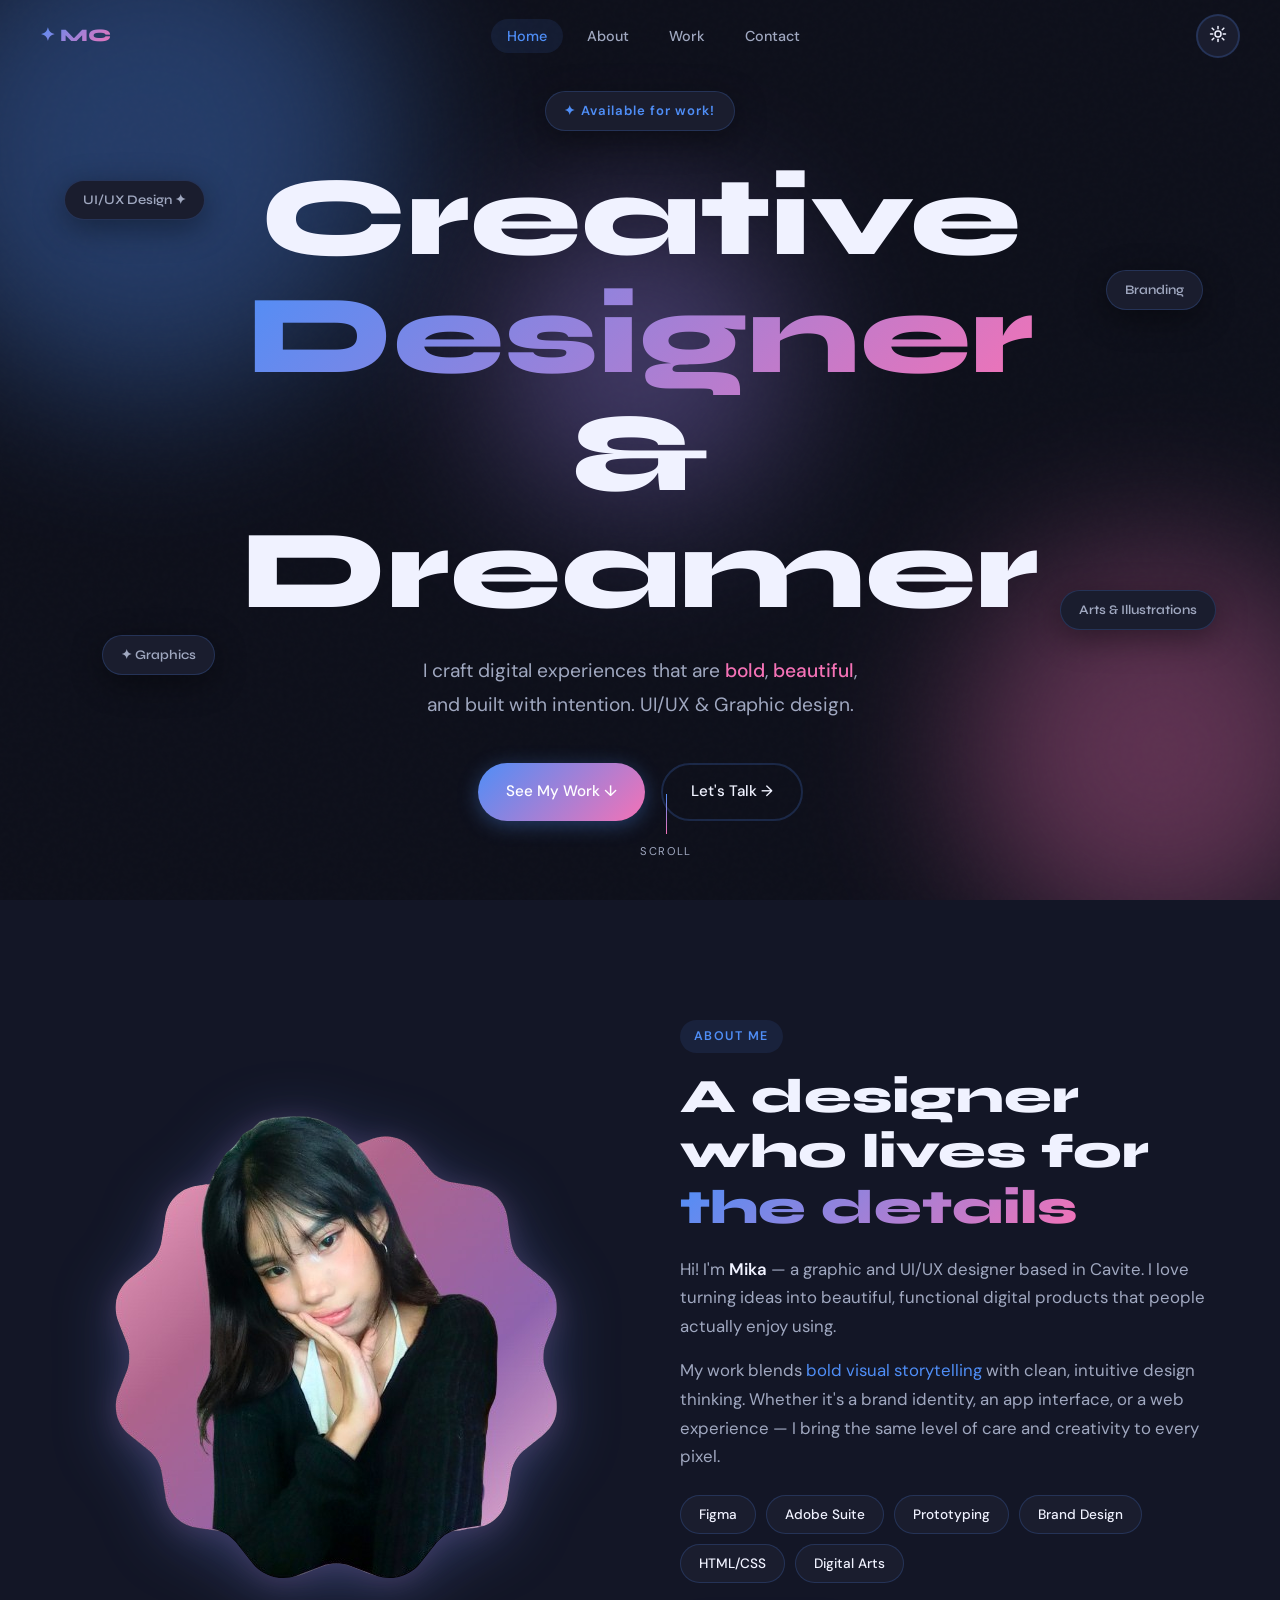
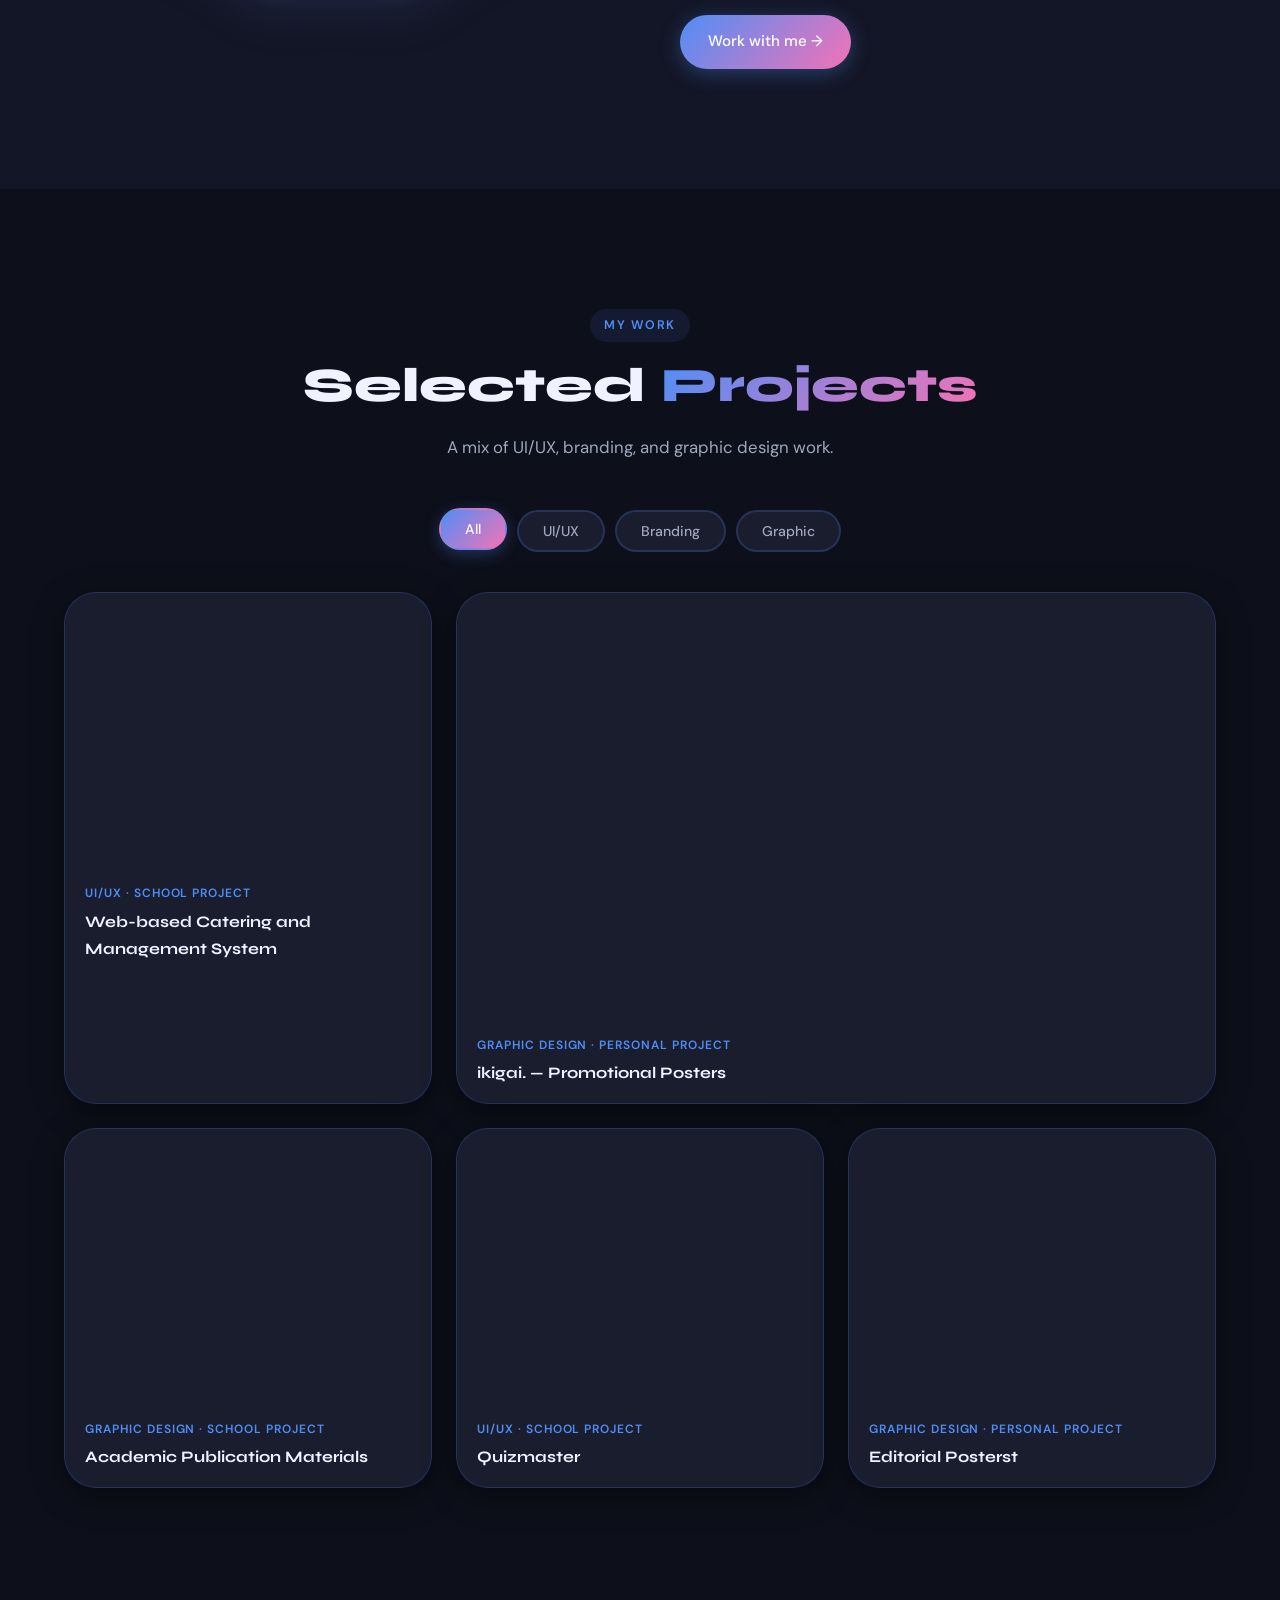
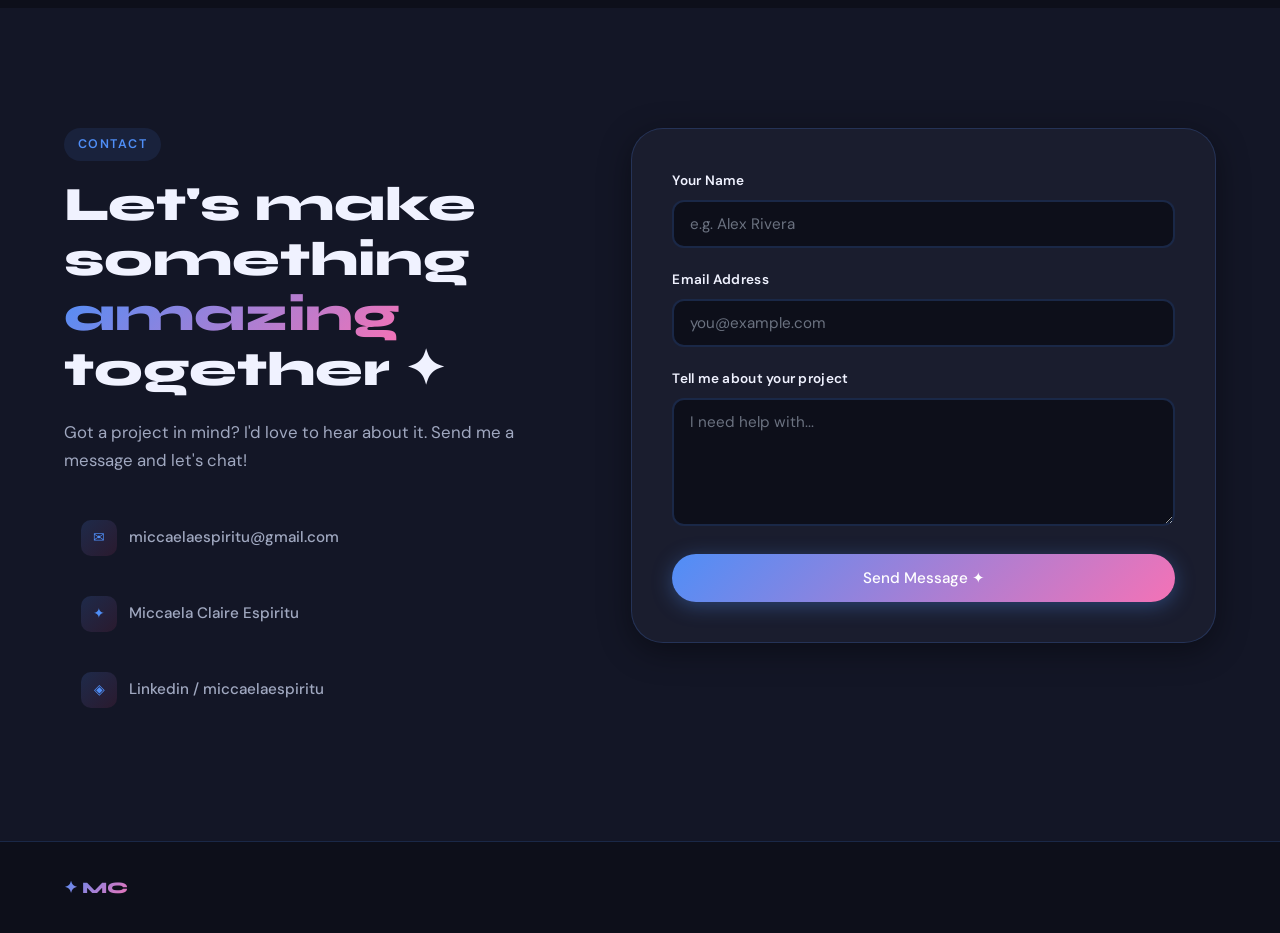
==== commit 24d9dc5d: "update portfolio" ====
--- a/index.html
+++ b/index.html
@@ -1,9 +1,10 @@
 <!DOCTYPE html>
-<html lang="en" data-theme="light">
+<html lang="en" data-theme="dark">
 <head>
   <meta charset="UTF-8" />
   <meta name="viewport" content="width=device-width, initial-scale=1.0" />
-  <title>✦ MC — Designer & Creator</title>
+  <title>✦ Your Name — Designer & Creator</title>
+  <link rel="preconnect" href="https://images.unsplash.com" />
   <link rel="preconnect" href="https://fonts.googleapis.com" />
   <link rel="preconnect" href="https://fonts.gstatic.com" crossorigin />
   <link href="https://fonts.googleapis.com/css2?family=Syne:wght@400;600;700;800&family=DM+Sans:ital,wght@0,300;0,400;0,500;1,300&display=swap" rel="stylesheet" />
@@ -88,6 +89,9 @@
               alt="Mika — Designer"
               class="about-photo"
               id="aboutPhoto"
+              loading="eager"
+              decoding="async"
+              fetchpriority="high"
             />
             <div class="about-image-deco"></div>
           </div>
@@ -142,7 +146,7 @@
         <!-- Project Card 1 -->
         <article class="project-card" data-category="ui">
           <div class="card-image">
-            <img src="images\Website Laptop Mockup Instagram Post.png" alt="PUP GASS_UCSS UI" loading="lazy" />
+            <img src="images\Website Laptop Mockup Instagram Post.png" alt="PUP GASS_UCSS UI" loading="lazy" decoding="async" />
             <div class="card-overlay">
               <div class="card-overlay-content">
                 <span class="card-tag">UI/UX</span>
@@ -161,7 +165,7 @@
         <!-- Project Card 2 (featured) -->
         <article class="project-card featured" data-category="graphic">
           <div class="card-image">
-            <img src="images\posters cover.png" alt="Brand Identity" loading="lazy" />
+            <img src="images\posters cover.png" alt="Brand Identity" loading="lazy" decoding="async"/>
             <div class="card-overlay">
               <div class="card-overlay-content">
                 <span class="card-tag">Graphic Design</span>
@@ -180,7 +184,7 @@
         <!-- Project Card 3 -->
         <article class="project-card" data-category="graphic">
           <div class="card-image">
-            <img src="images\pubmats.png" alt="Poster Design" loading="lazy" />
+            <img src="images\pubmats.png" alt="Poster Design" loading="lazy" decoding="async"/>
             <div class="card-overlay">
               <div class="card-overlay-content">
                 <span class="card-tag">Graphic</span>
@@ -199,7 +203,7 @@
         <!-- Project Card 4 -->
         <article class="project-card" data-category="ui">
           <div class="card-image">
-            <img src= "images/Beige Minimal Website Launch Laptop Mockup Instagram Post.png" alt="Mobile App" loading="lazy" />
+            <img src= "images/Beige Minimal Website Launch Laptop Mockup Instagram Post.png" alt="Mobile App" loading="lazy" decoding="async"/>
             <div class="card-overlay">
               <div class="card-overlay-content">
                 <span class="card-tag">UI/UX</span>
@@ -218,7 +222,7 @@
         <!-- Project Card 5 -->
         <article class="project-card" data-category="graphic">
           <div class="card-image">
-            <img src="images/Screenshot 2026-03-22 000802.png" alt="Social Media" loading="lazy" />
+            <img src="images/Screenshot 2026-03-22 000802.png" alt="Social Media" loading="lazy" decoding="async"/>
             <div class="card-overlay">
               <div class="card-overlay-content">
                 <span class="card-tag">Graphic</span>
--- a/style.css
+++ b/style.css
@@ -1082,12 +1082,22 @@
     padding: 24px;
     gap: 8px;
     box-shadow: var(--shadow);
-    transform: translateY(-120%);
-    transition: transform 0.4s cubic-bezier(0.4, 0, 0.2, 1);
+    /* hidden by default — translateY moves it off-screen AND
+       visibility:hidden removes it from hit-testing & screen readers */
+    transform: translateY(-110%);
+    visibility: hidden;
+    opacity: 0;
+    transition: transform 0.4s cubic-bezier(0.4, 0, 0.2, 1),
+                opacity 0.4s ease,
+                visibility 0.4s;
     border-bottom: 1px solid var(--border);
     z-index: 999;
   }
-  .nav-links.open { transform: translateY(0); }
+  .nav-links.open {
+    transform: translateY(0);
+    visibility: visible;
+    opacity: 1;
+  }
   .nav-link { width: 100%; text-align: center; padding: 12px; }
 }
 
@@ -1113,6 +1123,36 @@
   .journey-info { font-size: 0.85rem; }
   .section-label { font-size: 0.72rem; }
 }
+
+/* =======================================
+   IMAGE PERFORMANCE
+======================================= */
+/* Shimmer placeholder while any image is loading */
+img {
+  background: linear-gradient(
+    90deg,
+    var(--surface) 25%,
+    var(--bg-alt)  50%,
+    var(--surface) 75%
+  );
+  background-size: 200% 100%;
+  animation: shimmer 1.4s ease infinite;
+}
+/* Stop shimmer once loaded */
+img.loaded {
+  background: none;
+  animation: none;
+}
+@keyframes shimmer {
+  from { background-position: 200% 0; }
+  to   { background-position: -200% 0; }
+}
+
+/* Prevent layout shift — card images reserve space before load */
+.card-image img {
+  content-visibility: auto;
+}
+
 /* ============================================
    PROJECT DETAIL PAGE CSS
    ============================================ */
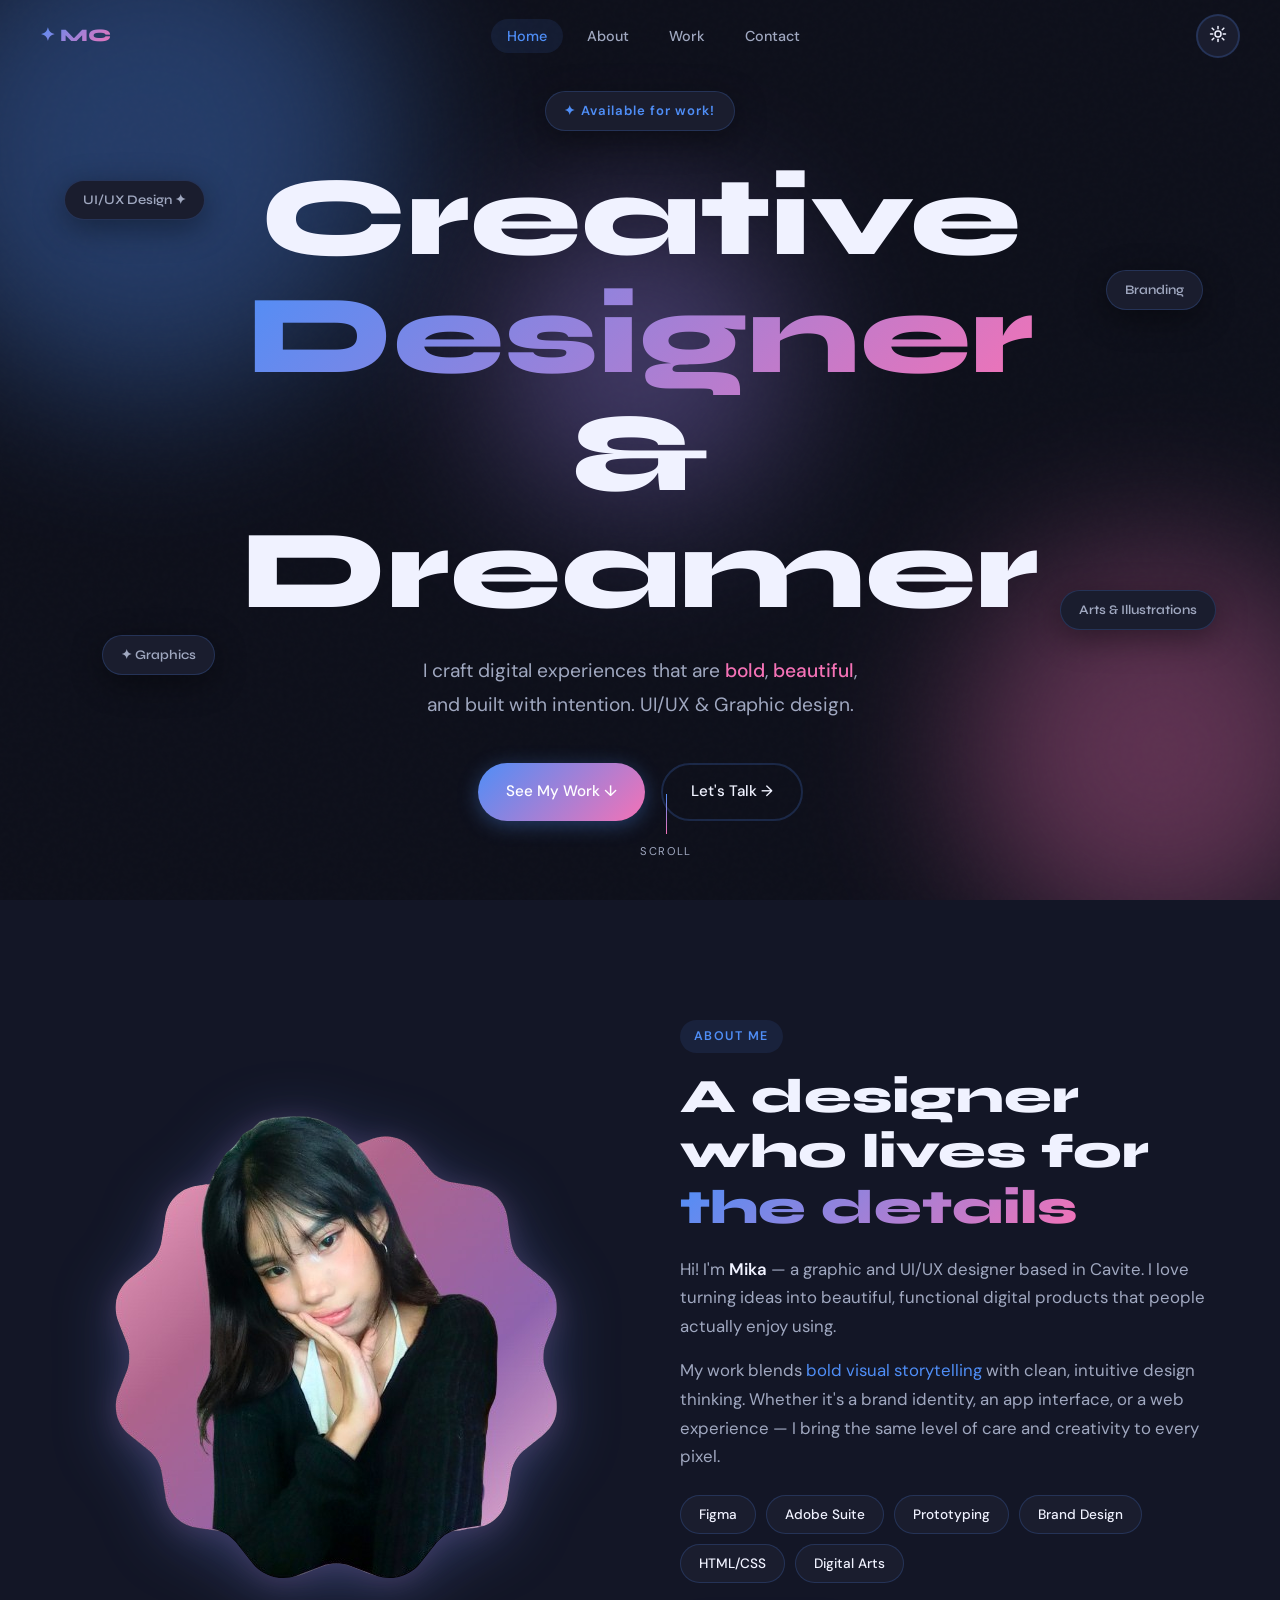
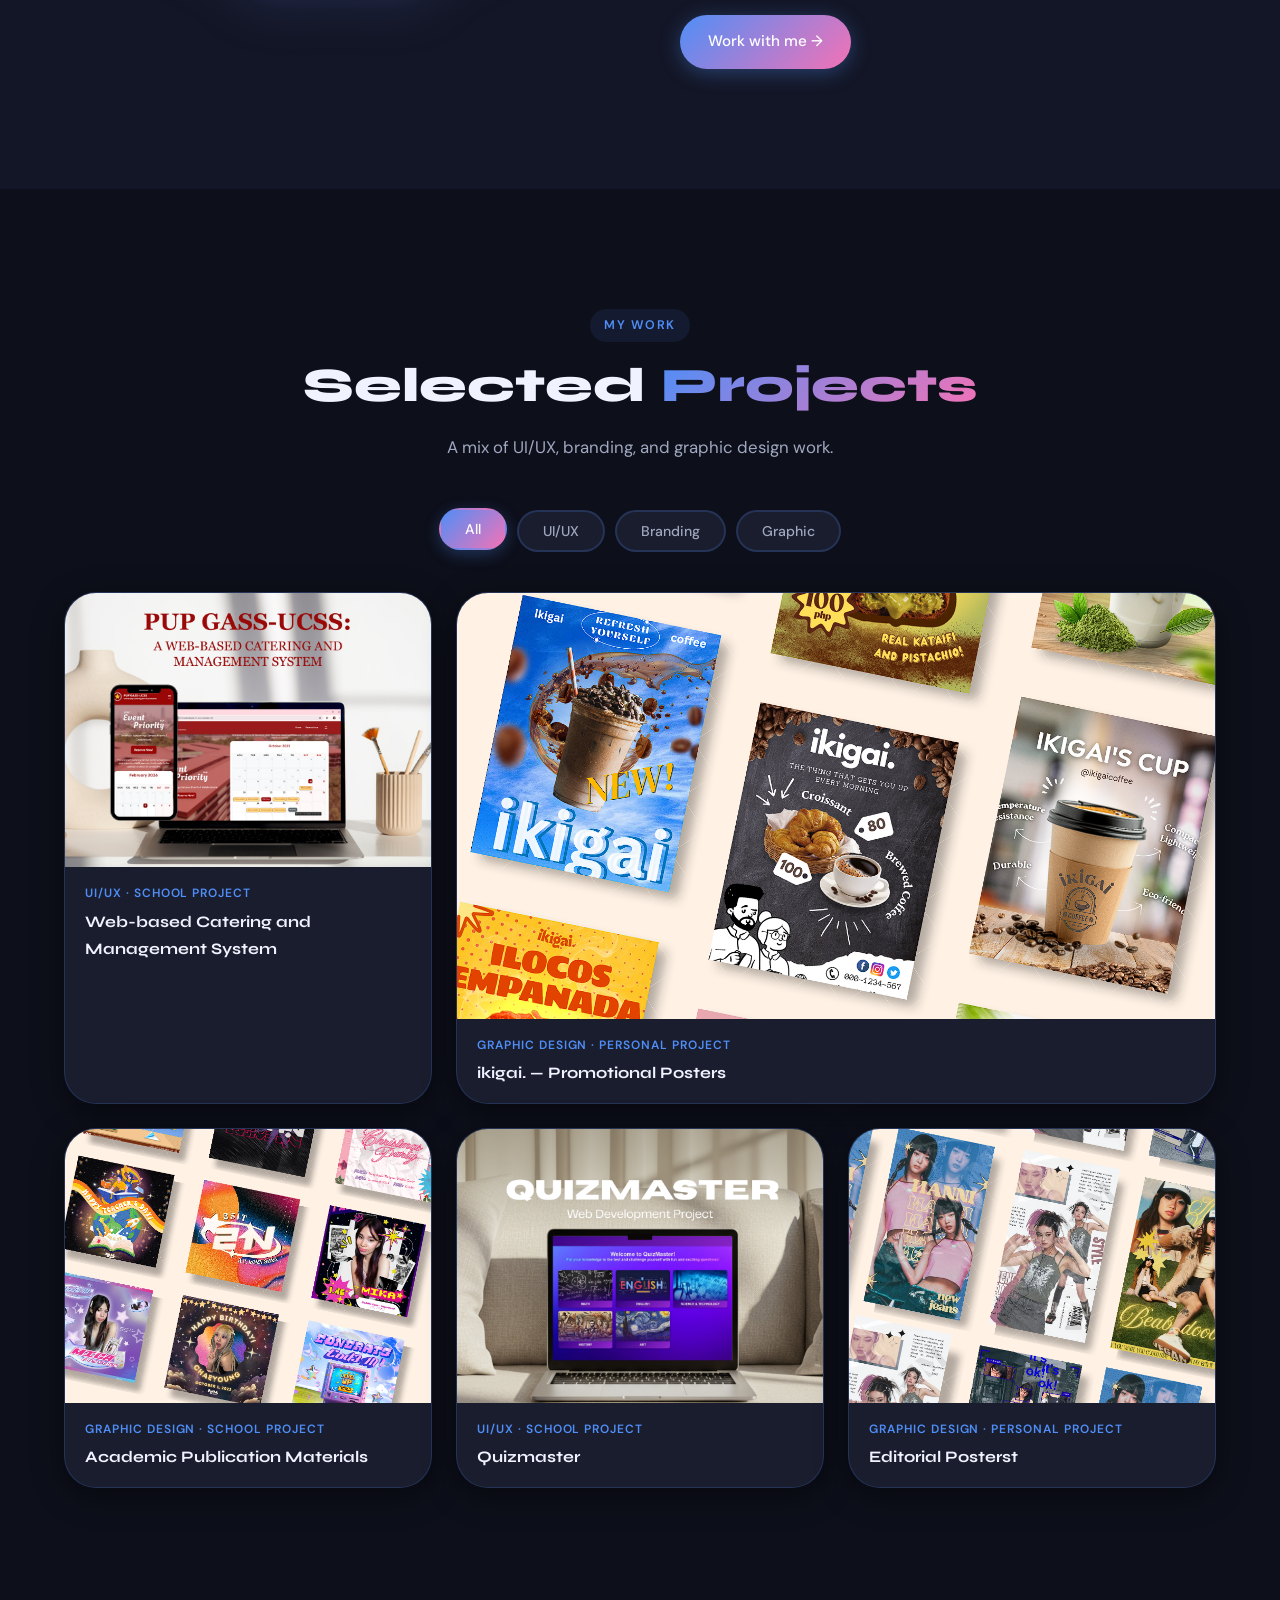
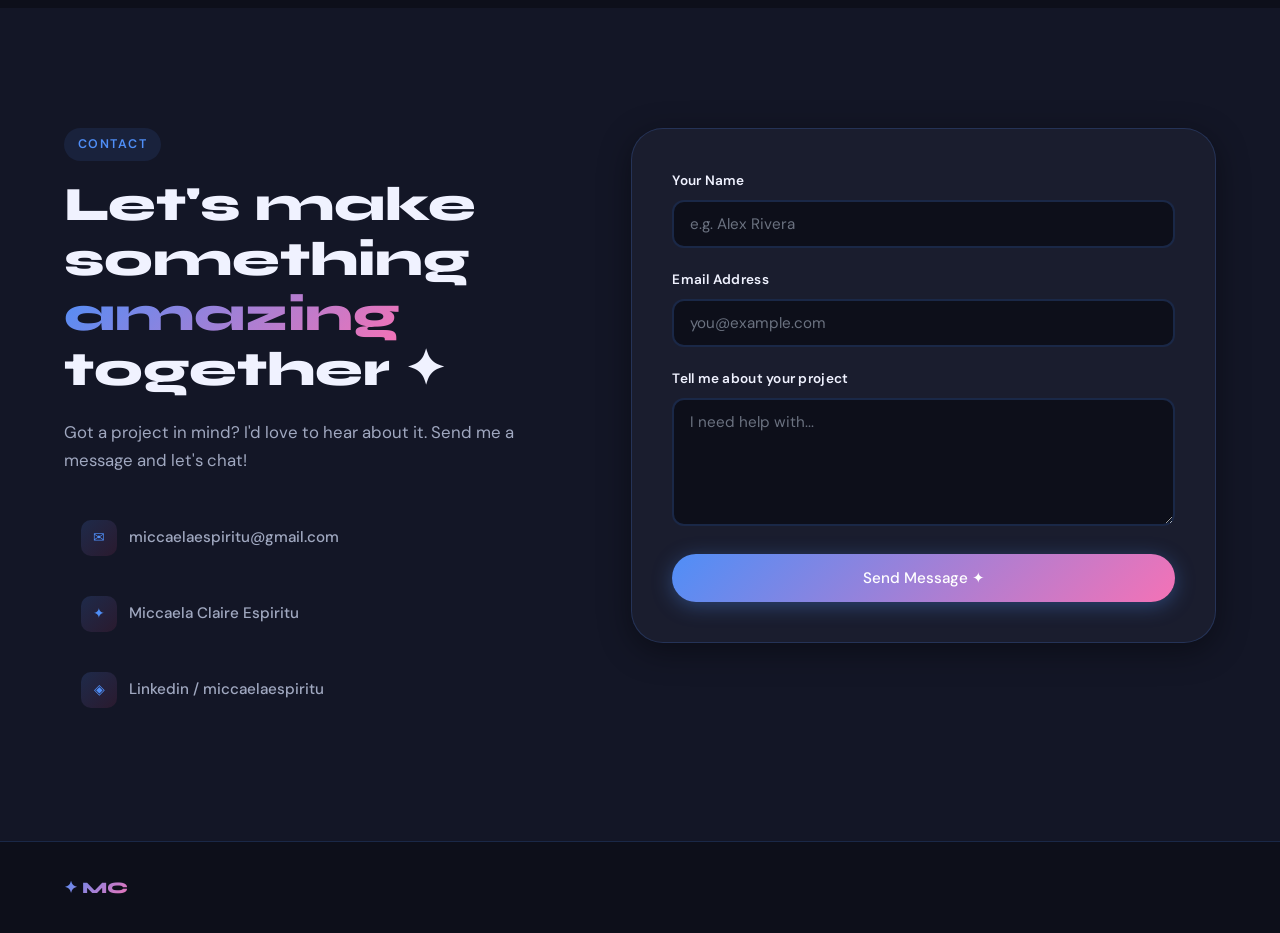
==== commit 60dcc0b2: "update portfolio 2" ====
--- a/index.html
+++ b/index.html
@@ -1,10 +1,9 @@
 <!DOCTYPE html>
-<html lang="en" data-theme="dark">
+<html lang="en" data-theme="light">
 <head>
   <meta charset="UTF-8" />
   <meta name="viewport" content="width=device-width, initial-scale=1.0" />
-  <title>✦ Your Name — Designer & Creator</title>
-  <link rel="preconnect" href="https://images.unsplash.com" />
+  <title>✦ MC — Designer & Creator</title>
   <link rel="preconnect" href="https://fonts.googleapis.com" />
   <link rel="preconnect" href="https://fonts.gstatic.com" crossorigin />
   <link href="https://fonts.googleapis.com/css2?family=Syne:wght@400;600;700;800&family=DM+Sans:ital,wght@0,300;0,400;0,500;1,300&display=swap" rel="stylesheet" />
@@ -89,9 +88,6 @@
               alt="Mika — Designer"
               class="about-photo"
               id="aboutPhoto"
-              loading="eager"
-              decoding="async"
-              fetchpriority="high"
             />
             <div class="about-image-deco"></div>
           </div>
@@ -146,7 +142,7 @@
         <!-- Project Card 1 -->
         <article class="project-card" data-category="ui">
           <div class="card-image">
-            <img src="images\Website Laptop Mockup Instagram Post.png" alt="PUP GASS_UCSS UI" loading="lazy" decoding="async" />
+            <img src="images\Website Laptop Mockup Instagram Post.png" alt="PUP GASS_UCSS UI" loading="lazy" />
             <div class="card-overlay">
               <div class="card-overlay-content">
                 <span class="card-tag">UI/UX</span>
@@ -165,7 +161,7 @@
         <!-- Project Card 2 (featured) -->
         <article class="project-card featured" data-category="graphic">
           <div class="card-image">
-            <img src="images\posters cover.png" alt="Brand Identity" loading="lazy" decoding="async"/>
+            <img src="images\posters cover.png" alt="Brand Identity" loading="lazy" />
             <div class="card-overlay">
               <div class="card-overlay-content">
                 <span class="card-tag">Graphic Design</span>
@@ -184,7 +180,7 @@
         <!-- Project Card 3 -->
         <article class="project-card" data-category="graphic">
           <div class="card-image">
-            <img src="images\pubmats.png" alt="Poster Design" loading="lazy" decoding="async"/>
+            <img src="images\pubmats.png" alt="Poster Design" loading="lazy" />
             <div class="card-overlay">
               <div class="card-overlay-content">
                 <span class="card-tag">Graphic</span>
@@ -203,7 +199,7 @@
         <!-- Project Card 4 -->
         <article class="project-card" data-category="ui">
           <div class="card-image">
-            <img src= "images/Beige Minimal Website Launch Laptop Mockup Instagram Post.png" alt="Mobile App" loading="lazy" decoding="async"/>
+            <img src= "images/Beige Minimal Website Launch Laptop Mockup Instagram Post.png" alt="Mobile App" loading="lazy" />
             <div class="card-overlay">
               <div class="card-overlay-content">
                 <span class="card-tag">UI/UX</span>
@@ -222,7 +218,7 @@
         <!-- Project Card 5 -->
         <article class="project-card" data-category="graphic">
           <div class="card-image">
-            <img src="images/Screenshot 2026-03-22 000802.png" alt="Social Media" loading="lazy" decoding="async"/>
+            <img src="images/Screenshot 2026-03-22 000802.png" alt="Social Media" loading="lazy" />
             <div class="card-overlay">
               <div class="card-overlay-content">
                 <span class="card-tag">Graphic</span>
--- a/style.css
+++ b/style.css
@@ -1124,35 +1124,6 @@
   .section-label { font-size: 0.72rem; }
 }
 
-/* =======================================
-   IMAGE PERFORMANCE
-======================================= */
-/* Shimmer placeholder while any image is loading */
-img {
-  background: linear-gradient(
-    90deg,
-    var(--surface) 25%,
-    var(--bg-alt)  50%,
-    var(--surface) 75%
-  );
-  background-size: 200% 100%;
-  animation: shimmer 1.4s ease infinite;
-}
-/* Stop shimmer once loaded */
-img.loaded {
-  background: none;
-  animation: none;
-}
-@keyframes shimmer {
-  from { background-position: 200% 0; }
-  to   { background-position: -200% 0; }
-}
-
-/* Prevent layout shift — card images reserve space before load */
-.card-image img {
-  content-visibility: auto;
-}
-
 /* ============================================
    PROJECT DETAIL PAGE CSS
    ============================================ */
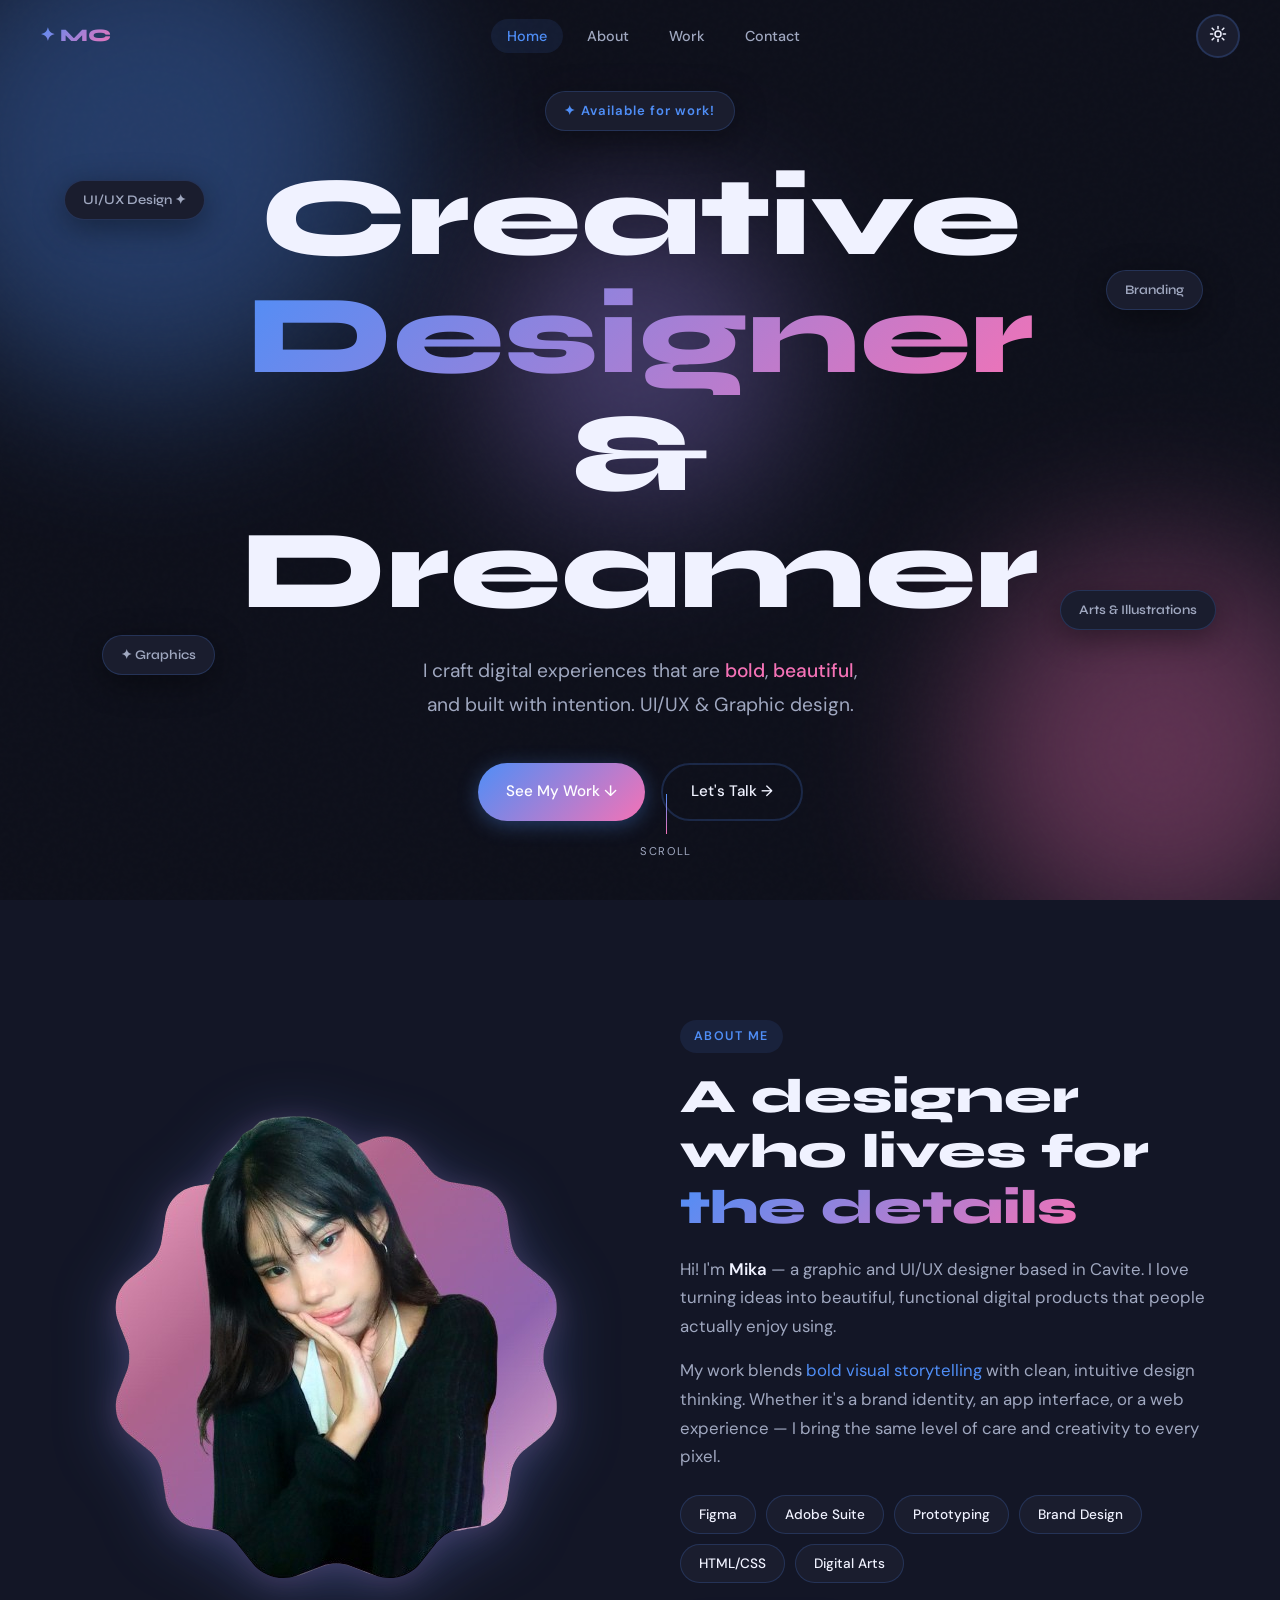
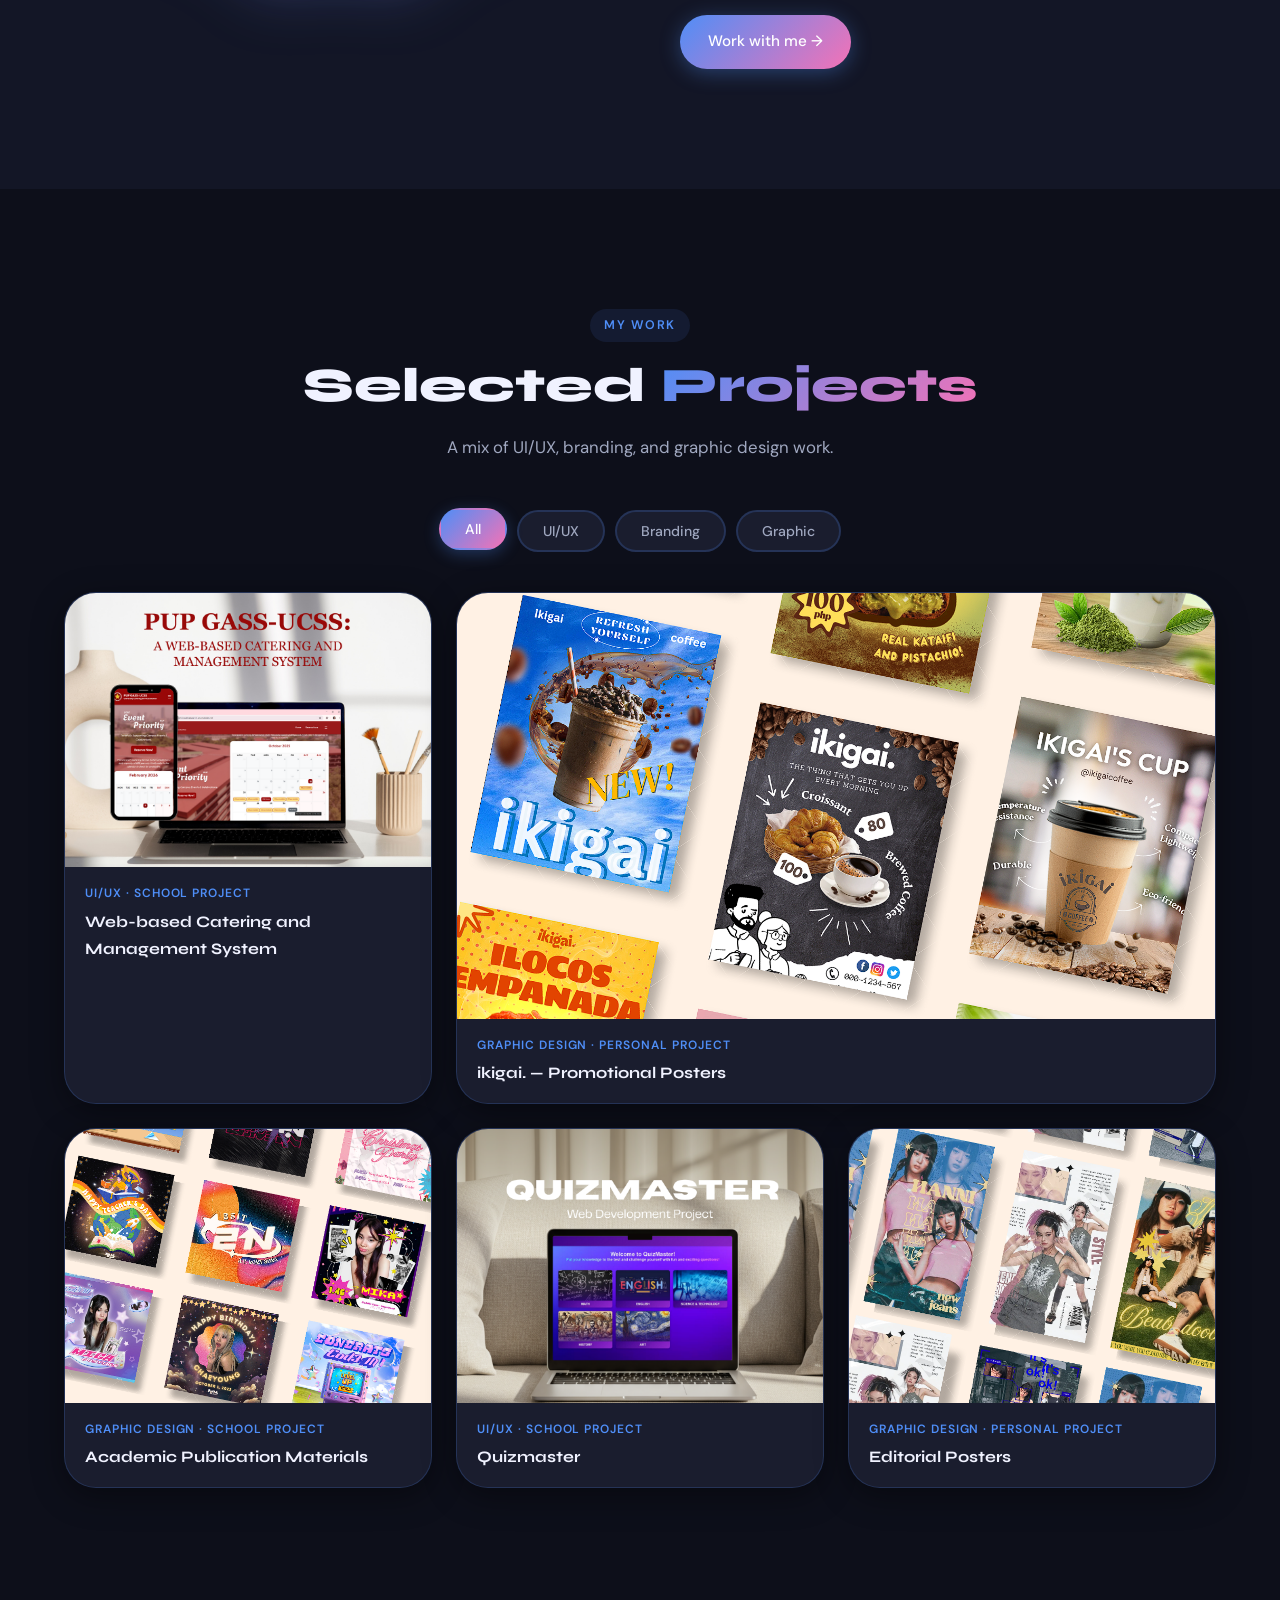
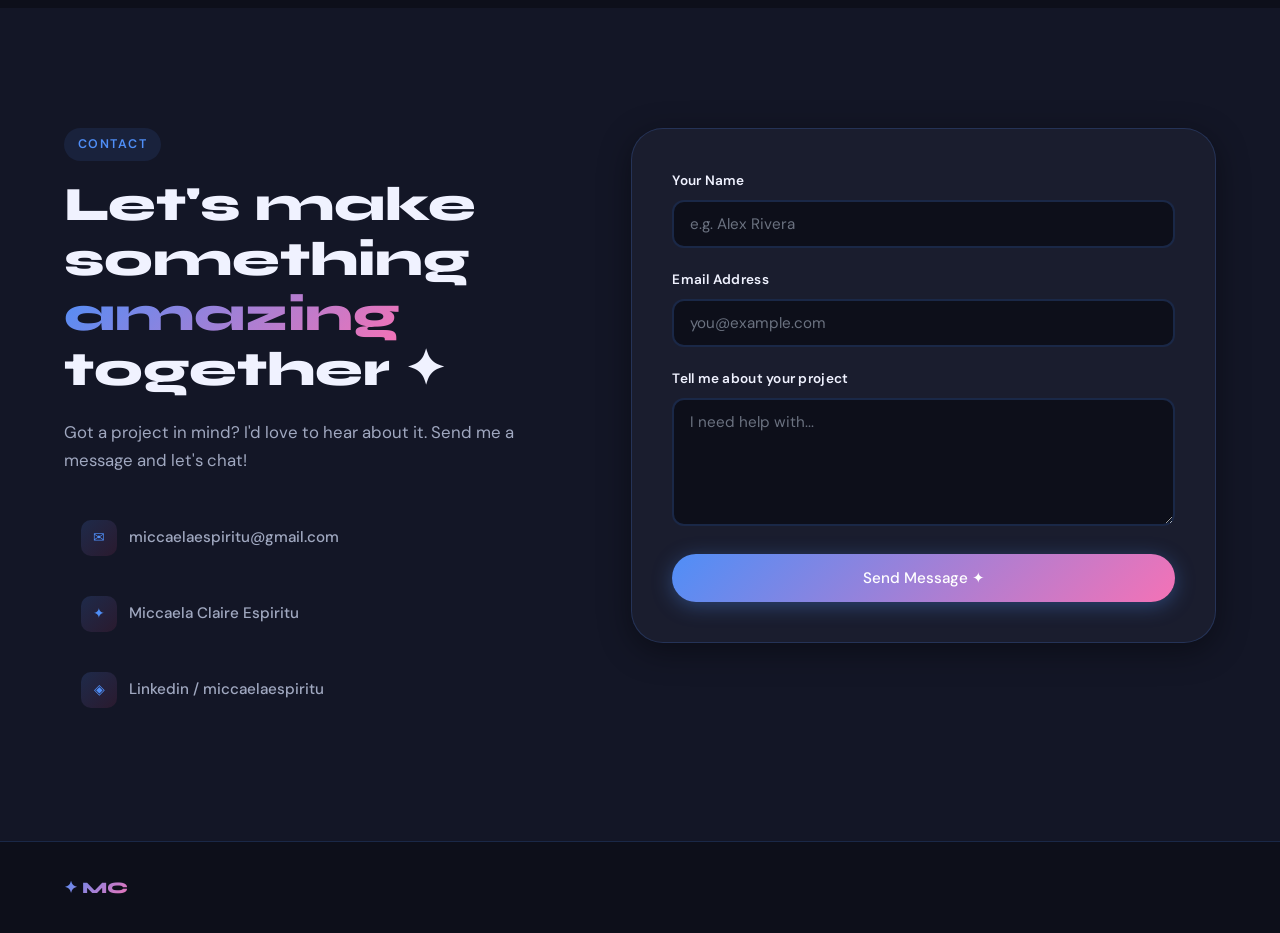
==== commit 336fadae: "update portfolio" ====
--- a/index.html
+++ b/index.html
@@ -230,7 +230,7 @@
           </div>
           <div class="card-info">
             <span class="card-category">Graphic Design · Personal Project</span>
-            <h3 class="card-title">Editorial Posterst</h3>
+            <h3 class="card-title">Editorial Posters</h3>
           </div>
         </article>
  
--- a/style.css
+++ b/style.css
@@ -1368,7 +1368,7 @@
   .detail-layout { grid-template-columns: 1fr; }
   .detail-sidebar { position: static; }
   .detail-gallery { grid-template-columns: 1fr; }
-  .detail-gallery img.wide { grid-column: span 1; aspect-ratio: 16/9; }
+  /* .detail-gallery img.wide { grid-column: span 1; aspect-ratio: 16/9; } */
 }
 
 @media (max-width: 600px) {
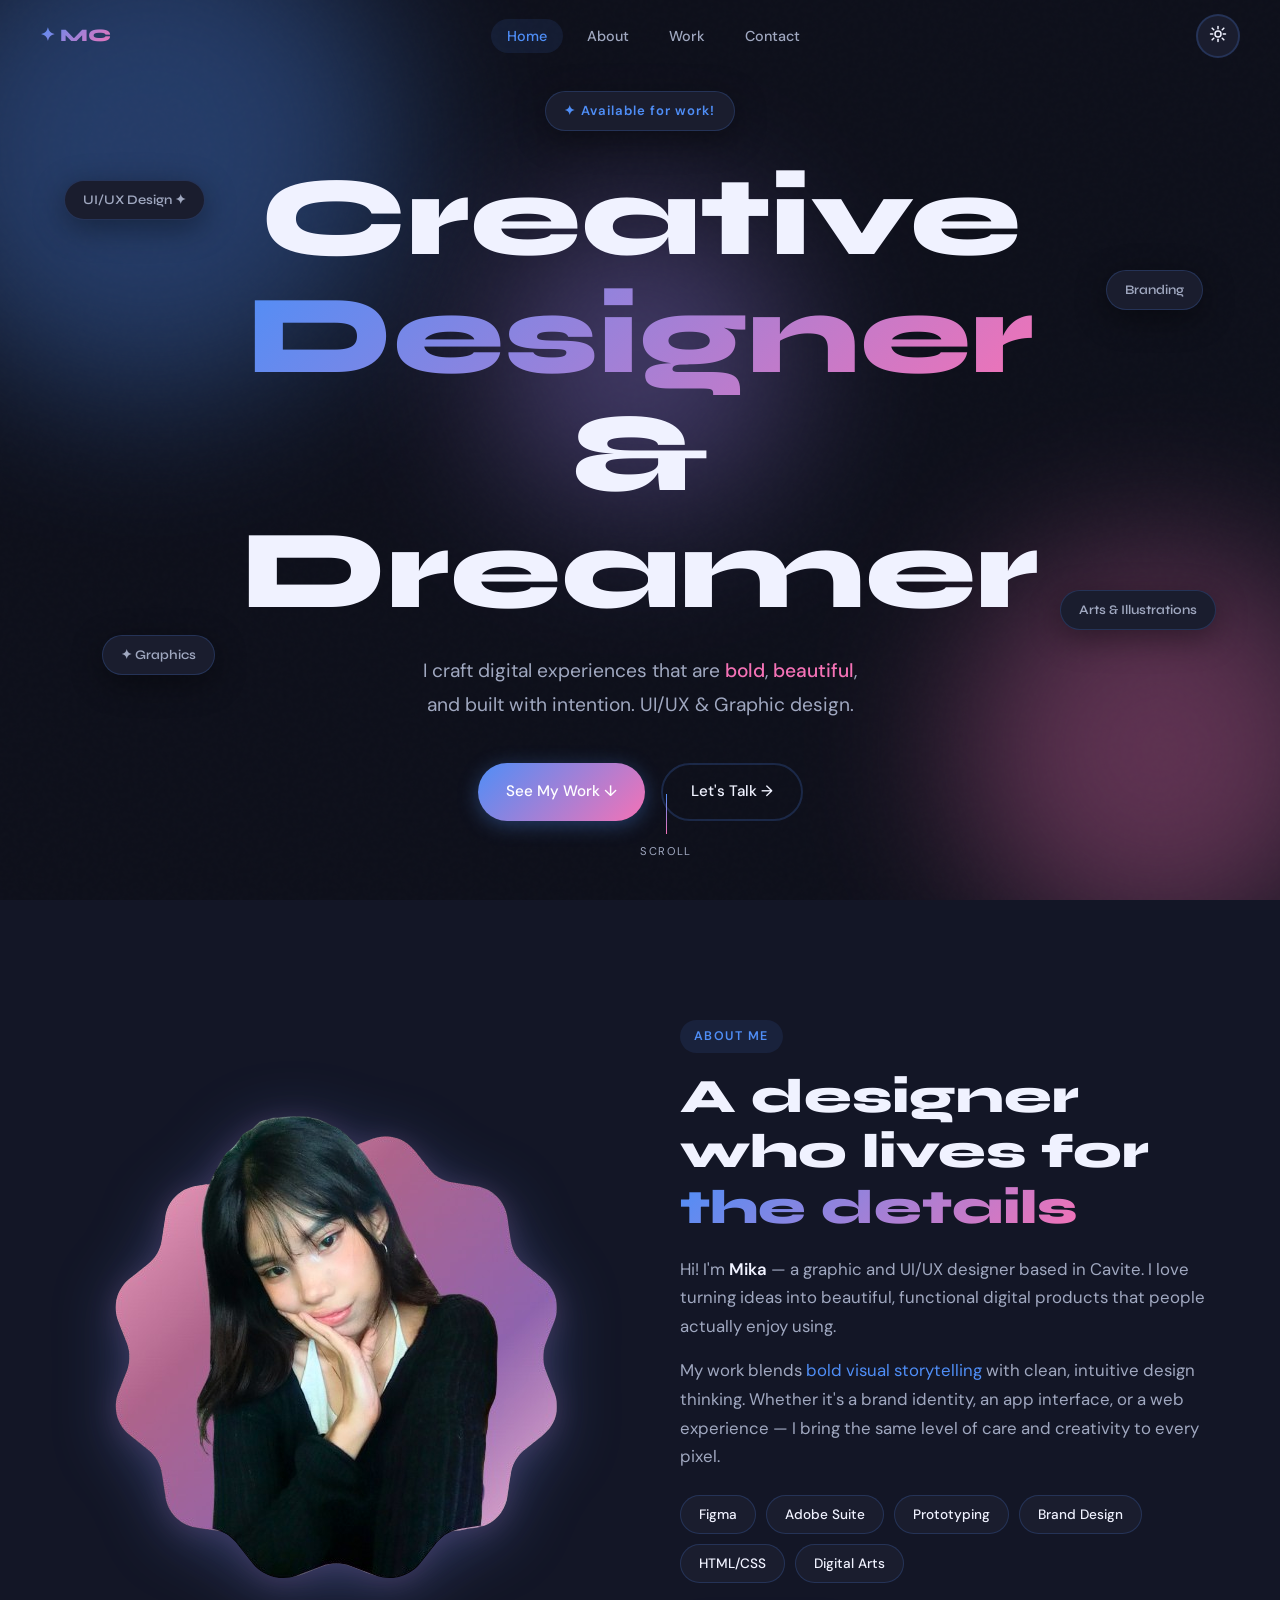
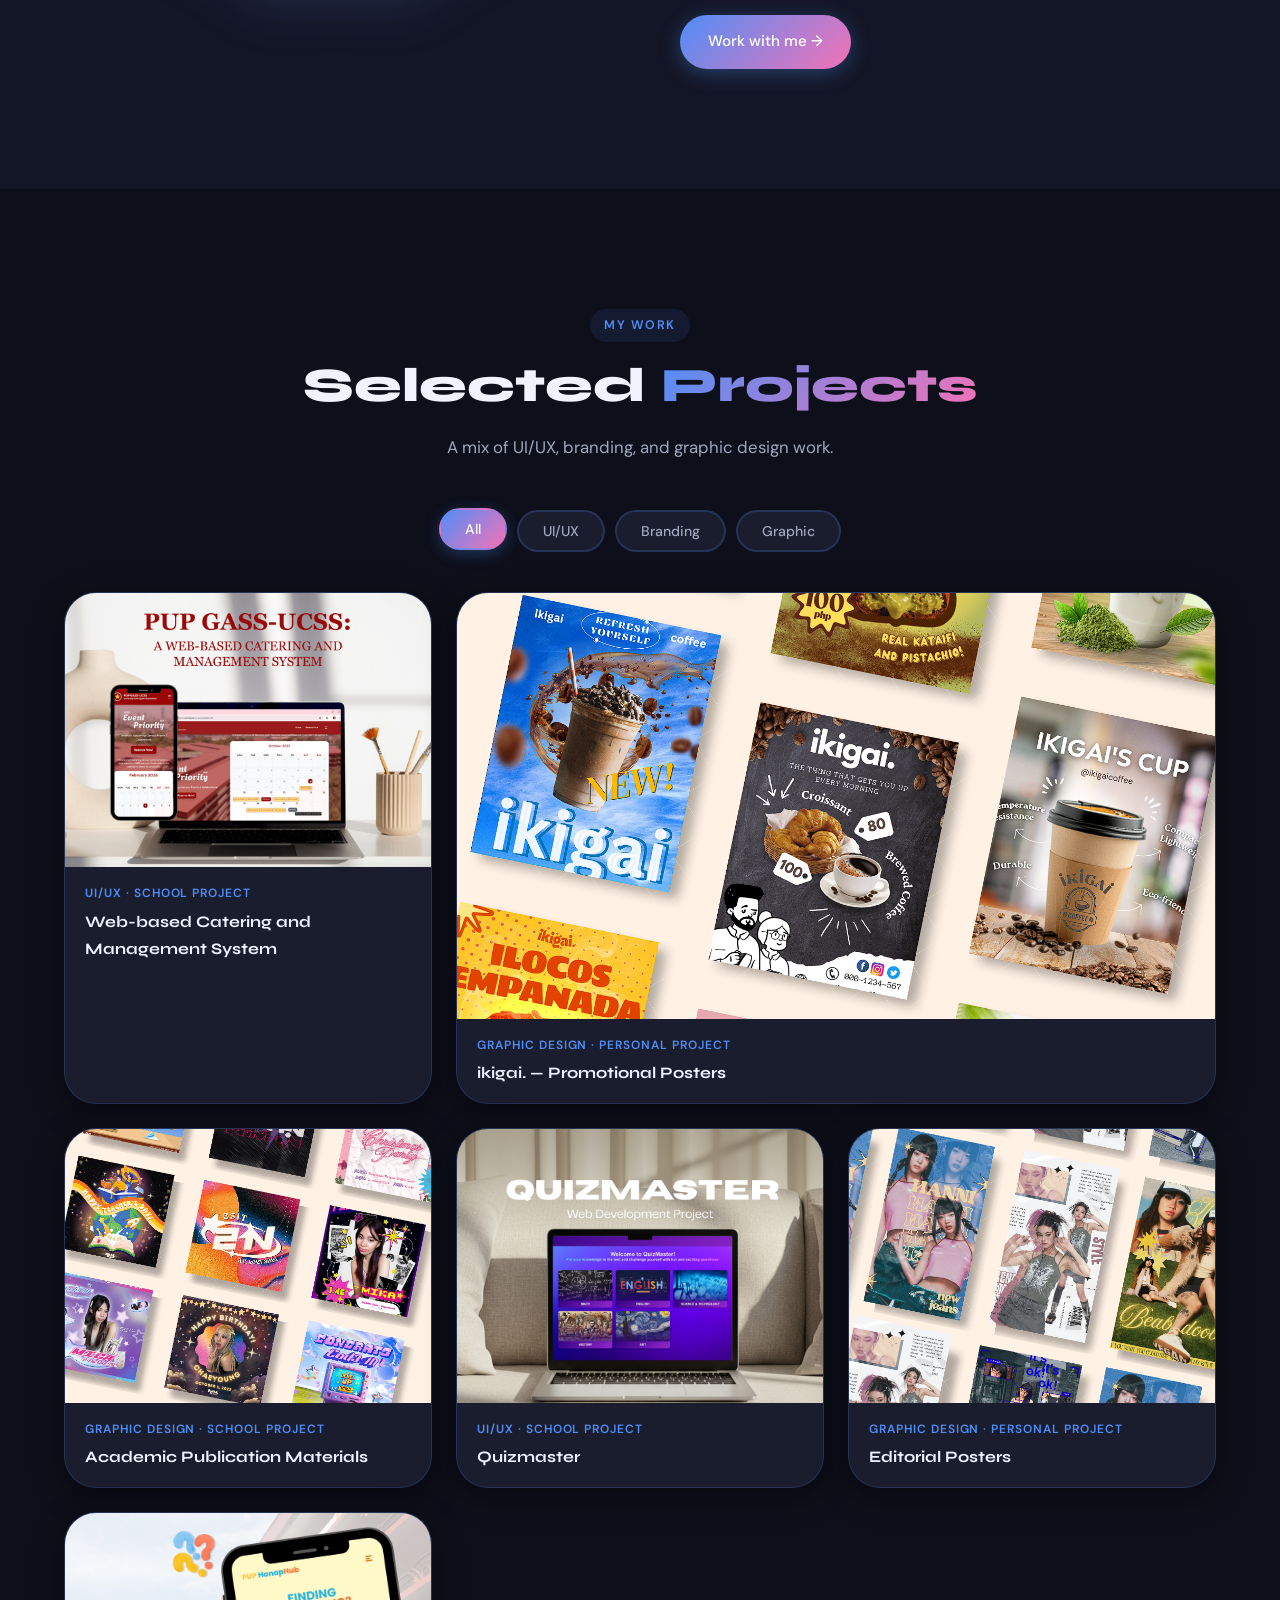
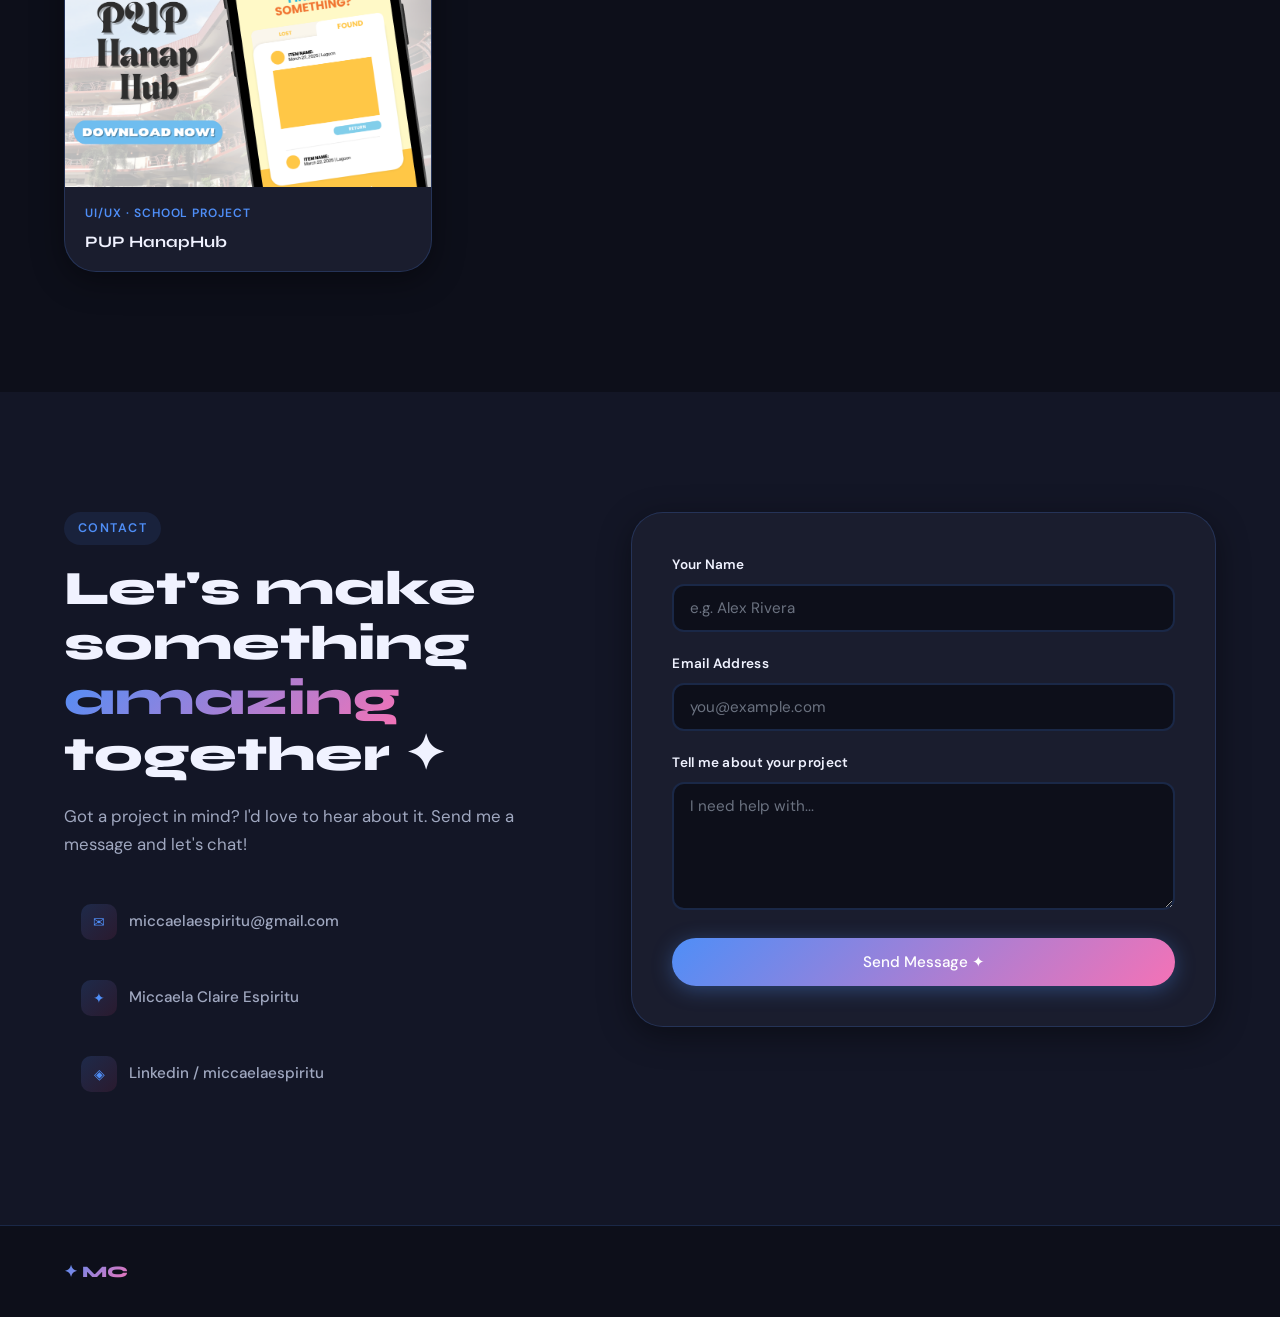
==== commit 75d4b3be: "update portfolio" ====
--- a/index.html
+++ b/index.html
@@ -112,7 +112,7 @@
             <div class="skill-pill">HTML/CSS</div>
             <div class="skill-pill">Digital Arts</div>
           </div>
-          <a href="#contact" class="btn btn-primary">Work with me →</a>
+          <a href="#contact" class="btn btn-primary">Work with me → </a>
         </div>
       </div>
     </div>
@@ -199,7 +199,7 @@
         <!-- Project Card 4 -->
         <article class="project-card" data-category="ui">
           <div class="card-image">
-            <img src= "images/Beige Minimal Website Launch Laptop Mockup Instagram Post.png" alt="Mobile App" loading="lazy" />
+            <img src= "images/Beige Minimal Website Launch Laptop Mockup Instagram Post.png" alt="Web App" loading="lazy" />
             <div class="card-overlay">
               <div class="card-overlay-content">
                 <span class="card-tag">UI/UX</span>
@@ -234,24 +234,24 @@
           </div>
         </article>
  
-        <!-- Project Card 6 -->
-        <!-- <article class="project-card" data-category="branding">
-          <div class="card-image">
-            <img src="https://images.unsplash.com/photo-1524758631624-e2822e304c36?w=600&q=80" alt="Cafe Branding" loading="lazy" />
-            <div class="card-overlay">
-              <div class="card-overlay-content">
-                <span class="card-tag">Branding</span>
-                <h3>Café Noire — Rebrand</h3>
-                <p>A personal rebrand concept for a local specialty coffee shop.</p>
+         <!-- Project Card 6  -->
+         <article class="project-card" data-category="ui">
+          <div class="card-image">
+            <img src="images/Hanap hub cover.png" alt="Mobile App" loading="lazy" />
+            <div class="card-overlay">
+              <div class="card-overlay-content">
+                <span class="card-tag">UI/UX</span>
+                <h3>PUP HanapHub</h3>
+                <p>A web-based platform for PUP Main Campus students and faculty to report, track, and claim lost and found items.</p>
                 <a href="project-detail.html?id=6" class="card-link">View Project →</a>
               </div>
             </div>
           </div>
           <div class="card-info">
-            <span class="card-category">Branding · Personal Project</span>
-            <h3 class="card-title">Café Noire — Rebrand</h3>
-          </div>
-        </article> -->
+            <span class="card-category">UI/UX · School Project</span>
+            <h3 class="card-title">PUP HanapHub</h3>
+          </div>
+        </article> 
  
       </div>
     </div>
--- a/style.css
+++ b/style.css
@@ -1254,6 +1254,9 @@
   gap: 20px;
   margin: 32px 0;
 }
+.detail-gallery.gallery-single-col {
+  grid-template-columns: 1fr;
+}
 .detail-gallery img {
   width: 100%;
   height: auto;
@@ -1267,7 +1270,7 @@
   box-shadow: var(--shadow-hover);
 }
 .detail-gallery img.wide {
-  grid-column: span 2;
+  grid-column: span 1;
 }
 
 /* ---- Sidebar ---- */
@@ -1368,7 +1371,7 @@
   .detail-layout { grid-template-columns: 1fr; }
   .detail-sidebar { position: static; }
   .detail-gallery { grid-template-columns: 1fr; }
-  /* .detail-gallery img.wide { grid-column: span 1; aspect-ratio: 16/9; } */
+  .detail-gallery img.wide { grid-column: span 1;} 
 }
 
 @media (max-width: 600px) {
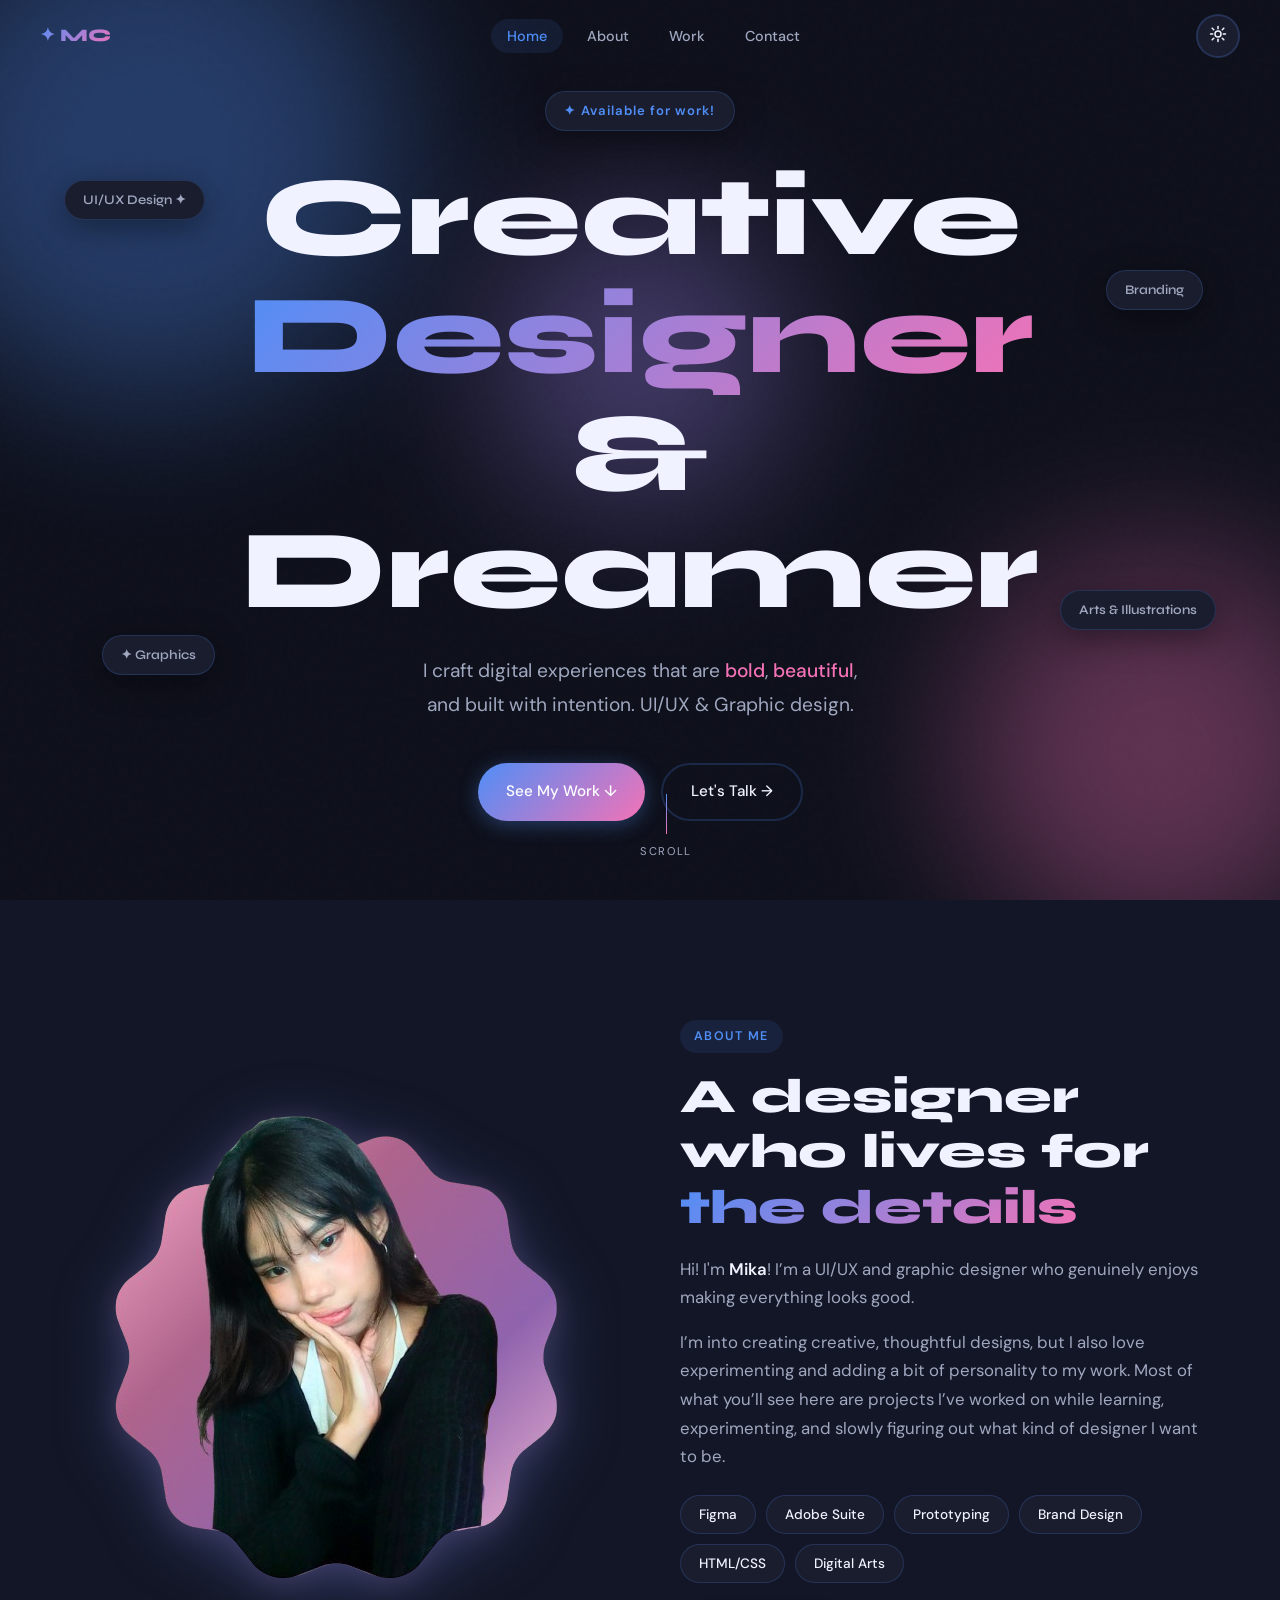
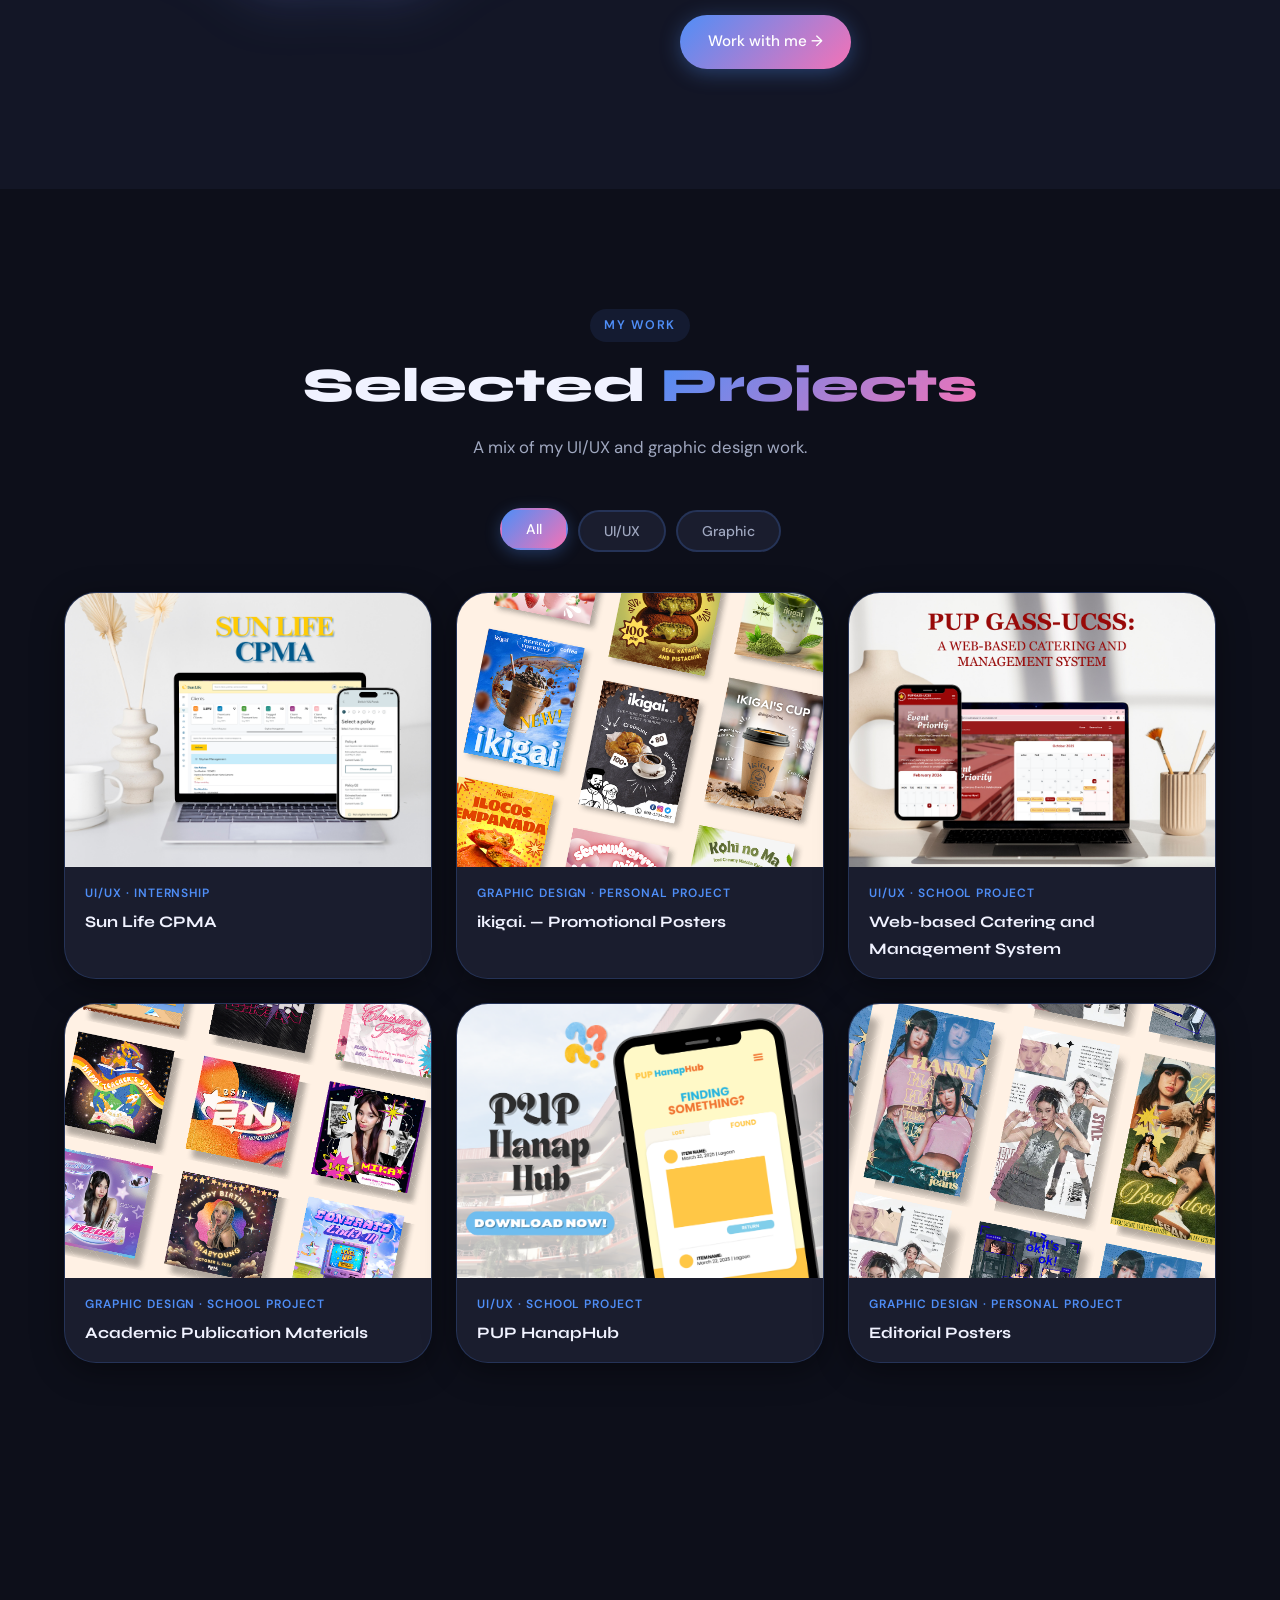
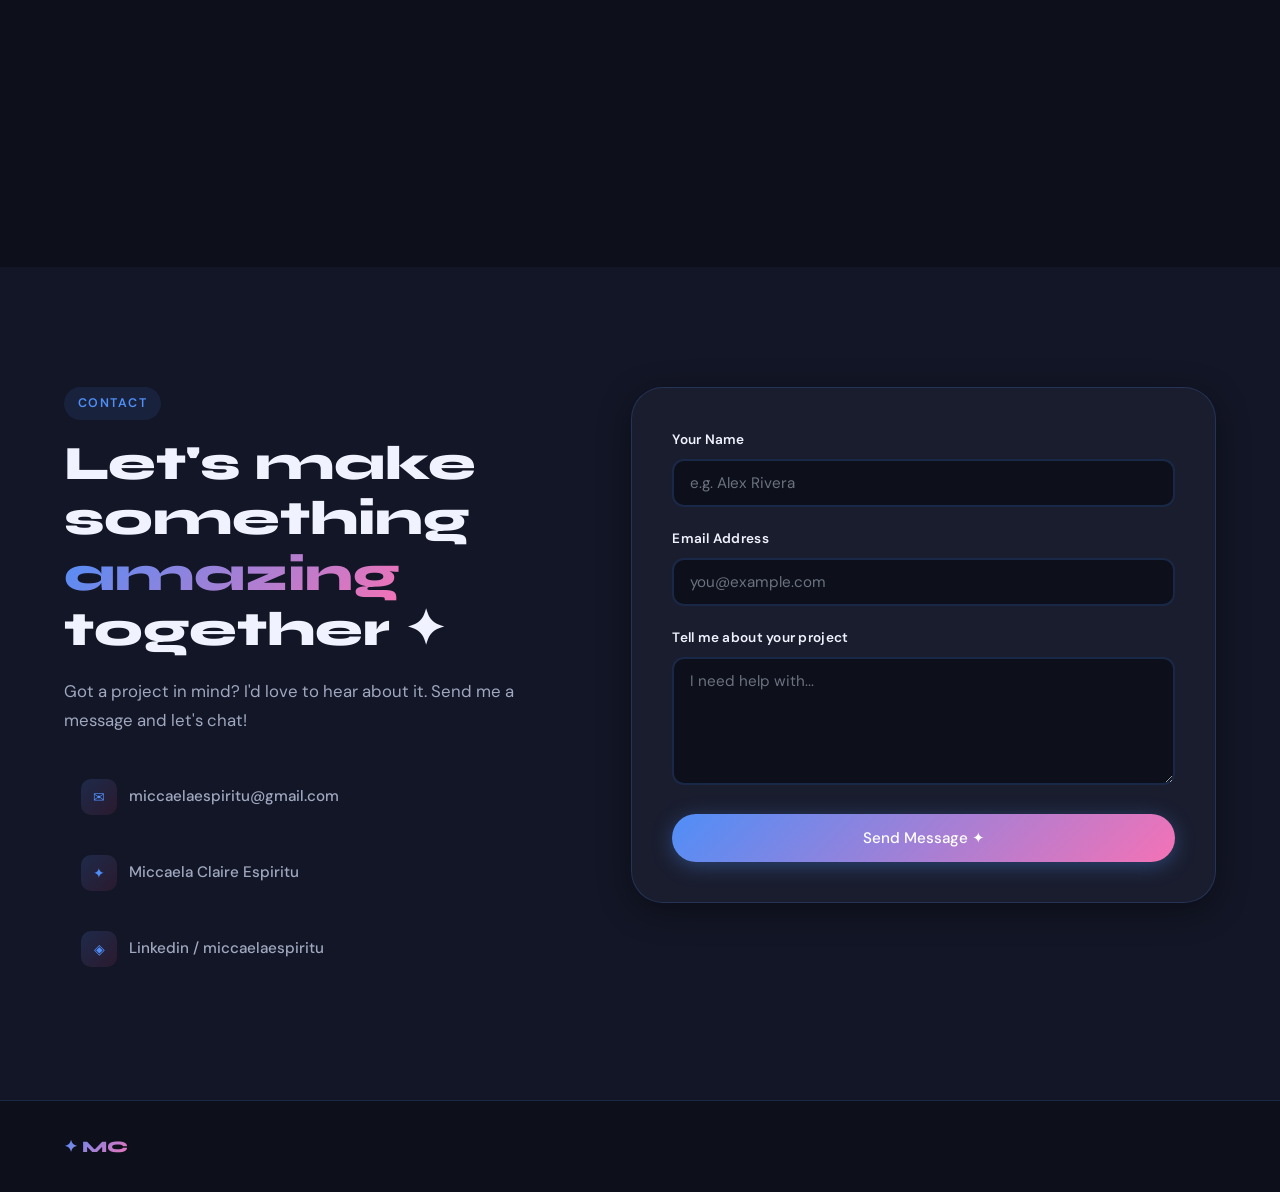
==== commit 00ec9166: "update portfolio 2" ====
--- a/index.html
+++ b/index.html
@@ -96,13 +96,10 @@
           <div class="section-label">About Me</div>
           <h2 class="section-title">A designer who lives for <span class="gradient-text">the details</span></h2>
           <p>
-            Hi! I'm <strong>Mika</strong> — a graphic and UI/UX designer based in Cavite. 
-            I love turning ideas into beautiful, functional digital products that people actually enjoy using.
+            Hi! I'm <strong>Mika</strong>! I’m a UI/UX and graphic designer who genuinely enjoys making everything looks good.
           </p>
           <p>
-            My work blends <em>bold visual storytelling</em> with clean, intuitive design thinking. 
-            Whether it's a brand identity, an app interface, or a web experience — I bring the same 
-            level of care and creativity to every pixel.
+            I’m into creating creative, thoughtful designs, but I also love experimenting and adding a bit of personality to my work. Most of what you’ll see here are projects I’ve worked on while learning, experimenting, and slowly figuring out what kind of designer I want to be.
           </p>
           <div class="skills-wrap">
             <div class="skill-pill">Figma</div>
@@ -124,14 +121,13 @@
       <div class="section-header">
         <div class="section-label">My Work</div>
         <h2 class="section-title">Selected <span class="gradient-text">Projects</span></h2>
-        <p class="section-sub">A mix of UI/UX, branding, and graphic design work.</p>
+        <p class="section-sub">A mix of my UI/UX and graphic design work.</p>
       </div>
 
       <!-- Filter Tabs -->
       <div class="filter-tabs">
         <button class="filter-btn active" data-filter="all">All</button>
         <button class="filter-btn" data-filter="ui">UI/UX</button>
-        <button class="filter-btn" data-filter="branding">Branding</button>
         <button class="filter-btn" data-filter="graphic">Graphic</button>
       </div>
 
@@ -142,24 +138,25 @@
         <!-- Project Card 1 -->
         <article class="project-card" data-category="ui">
           <div class="card-image">
-            <img src="images\Website Laptop Mockup Instagram Post.png" alt="PUP GASS_UCSS UI" loading="lazy" />
+            <img src="images/Sun Life cover.png" alt="Sun Life" loading="lazy" />
             <div class="card-overlay">
               <div class="card-overlay-content">
                 <span class="card-tag">UI/UX</span>
-                <h3>Catering and Management System</h3>
-                <p>A school project designed for PUP GASS-UCSS to streamline their process.</p>
+                <h3>Sun Life CPMA</h3>
+                <p>A collection of UI/UX projects I designed and prototyped during my internship with Sun Life’s Experience Design team.</p>
                 <a href="project-detail.html?id=1" class="card-link">View Project →</a>
               </div>
             </div>
           </div>
           <div class="card-info">
-            <span class="card-category">UI/UX · School Project</span>
-            <h3 class="card-title">Web-based Catering and Management System</h3>
-          </div>
-        </article>
+            <span class="card-category">UI/UX · Internship</span>
+            <h3 class="card-title">Sun Life CPMA</h3>
+          </div>
+        </article> 
+
  
         <!-- Project Card 2 (featured) -->
-        <article class="project-card featured" data-category="graphic">
+        <article class="project-card" data-category="graphic">
           <div class="card-image">
             <img src="images\posters cover.png" alt="Brand Identity" loading="lazy" />
             <div class="card-overlay">
@@ -178,6 +175,26 @@
         </article>
  
         <!-- Project Card 3 -->
+        <article class="project-card" data-category="ui">
+          <div class="card-image">
+            <img src="images\Website Laptop Mockup Instagram Post.png" alt="PUP GASS_UCSS UI" loading="lazy" />
+            <div class="card-overlay">
+              <div class="card-overlay-content">
+                <span class="card-tag">UI/UX</span>
+                <h3>Catering and Management System</h3>
+                <p>A school project designed for PUP GASS-UCSS to streamline their process.</p>
+                <a href="project-detail.html?id=3" class="card-link">View Project →</a>
+              </div>
+            </div>
+          </div>
+          <div class="card-info">
+            <span class="card-category">UI/UX · School Project</span>
+            <h3 class="card-title">Web-based Catering and Management System</h3>
+          </div>
+        </article>
+
+ 
+        <!-- Project Card 4 -->
         <article class="project-card" data-category="graphic">
           <div class="card-image">
             <img src="images\pubmats.png" alt="Poster Design" loading="lazy" />
@@ -186,7 +203,7 @@
                 <span class="card-tag">Graphic</span>
                 <h3>Academic Publication Materials</h3>
                 <p>Series of bold, expressive posters made for our block section pubmats and branding.</p>
-                <a href="project-detail.html?id=3" class="card-link">View Project →</a>
+                <a href="project-detail.html?id=4" class="card-link">View Project →</a>
               </div>
             </div>
           </div>
@@ -196,8 +213,46 @@
           </div>
         </article>
  
-        <!-- Project Card 4 -->
+        <!-- Project Card 5 -->
         <article class="project-card" data-category="ui">
+          <div class="card-image">
+            <img src="images/Hanap hub cover.png" alt="Mobile App" loading="lazy" />
+            <div class="card-overlay">
+              <div class="card-overlay-content">
+                <span class="card-tag">UI/UX</span>
+                <h3>PUP HanapHub</h3>
+                <p>A web-based platform for PUP Main Campus students and faculty to report, track, and claim lost and found items.</p>
+                <a href="project-detail.html?id=5" class="card-link">View Project →</a>
+              </div>
+            </div>
+          </div>
+          <div class="card-info">
+            <span class="card-category">UI/UX · School Project</span>
+            <h3 class="card-title">PUP HanapHub</h3>
+          </div>
+        </article> 
+ 
+         <!-- Project Card 6  -->
+         <article class="project-card" data-category="graphic">
+          <div class="card-image">
+            <img src="images/Screenshot 2026-03-22 000802.png" alt="Social Media" loading="lazy" />
+            <div class="card-overlay">
+              <div class="card-overlay-content">
+                <span class="card-tag">Graphic</span>
+                <h3>Editorial Posters</h3>
+                <p>A collection of personal graphic design works inspired by pop culture, featuring edited visuals.</p>
+                <a href="project-detail.html?id=6" class="card-link">View Project →</a>
+              </div>
+            </div>
+          </div>
+          <div class="card-info">
+            <span class="card-category">Graphic Design · Personal Project</span>
+            <h3 class="card-title">Editorial Posters</h3>
+          </div>
+        </article>
+
+         <!-- Project Card 7  -->
+         <article class="project-card" data-category="ui">
           <div class="card-image">
             <img src= "images/Beige Minimal Website Launch Laptop Mockup Instagram Post.png" alt="Web App" loading="lazy" />
             <div class="card-overlay">
@@ -205,7 +260,7 @@
                 <span class="card-tag">UI/UX</span>
                 <h3>Quizmaster</h3>
                 <p>A web application that includes quizzes from different subjects.</p>
-                <a href="project-detail.html?id=4" class="card-link">View Project →</a>
+                <a href="project-detail.html?id=7" class="card-link">View Project →</a>
               </div>
             </div>
           </div>
@@ -214,44 +269,6 @@
             <h3 class="card-title">Quizmaster</h3>
           </div>
         </article>
- 
-        <!-- Project Card 5 -->
-        <article class="project-card" data-category="graphic">
-          <div class="card-image">
-            <img src="images/Screenshot 2026-03-22 000802.png" alt="Social Media" loading="lazy" />
-            <div class="card-overlay">
-              <div class="card-overlay-content">
-                <span class="card-tag">Graphic</span>
-                <h3>Editorial Posters</h3>
-                <p>A collection of personal graphic design works inspired by pop culture, featuring edited visuals.</p>
-                <a href="project-detail.html?id=5" class="card-link">View Project →</a>
-              </div>
-            </div>
-          </div>
-          <div class="card-info">
-            <span class="card-category">Graphic Design · Personal Project</span>
-            <h3 class="card-title">Editorial Posters</h3>
-          </div>
-        </article>
- 
-         <!-- Project Card 6  -->
-         <article class="project-card" data-category="ui">
-          <div class="card-image">
-            <img src="images/Hanap hub cover.png" alt="Mobile App" loading="lazy" />
-            <div class="card-overlay">
-              <div class="card-overlay-content">
-                <span class="card-tag">UI/UX</span>
-                <h3>PUP HanapHub</h3>
-                <p>A web-based platform for PUP Main Campus students and faculty to report, track, and claim lost and found items.</p>
-                <a href="project-detail.html?id=6" class="card-link">View Project →</a>
-              </div>
-            </div>
-          </div>
-          <div class="card-info">
-            <span class="card-category">UI/UX · School Project</span>
-            <h3 class="card-title">PUP HanapHub</h3>
-          </div>
-        </article> 
  
       </div>
     </div>
